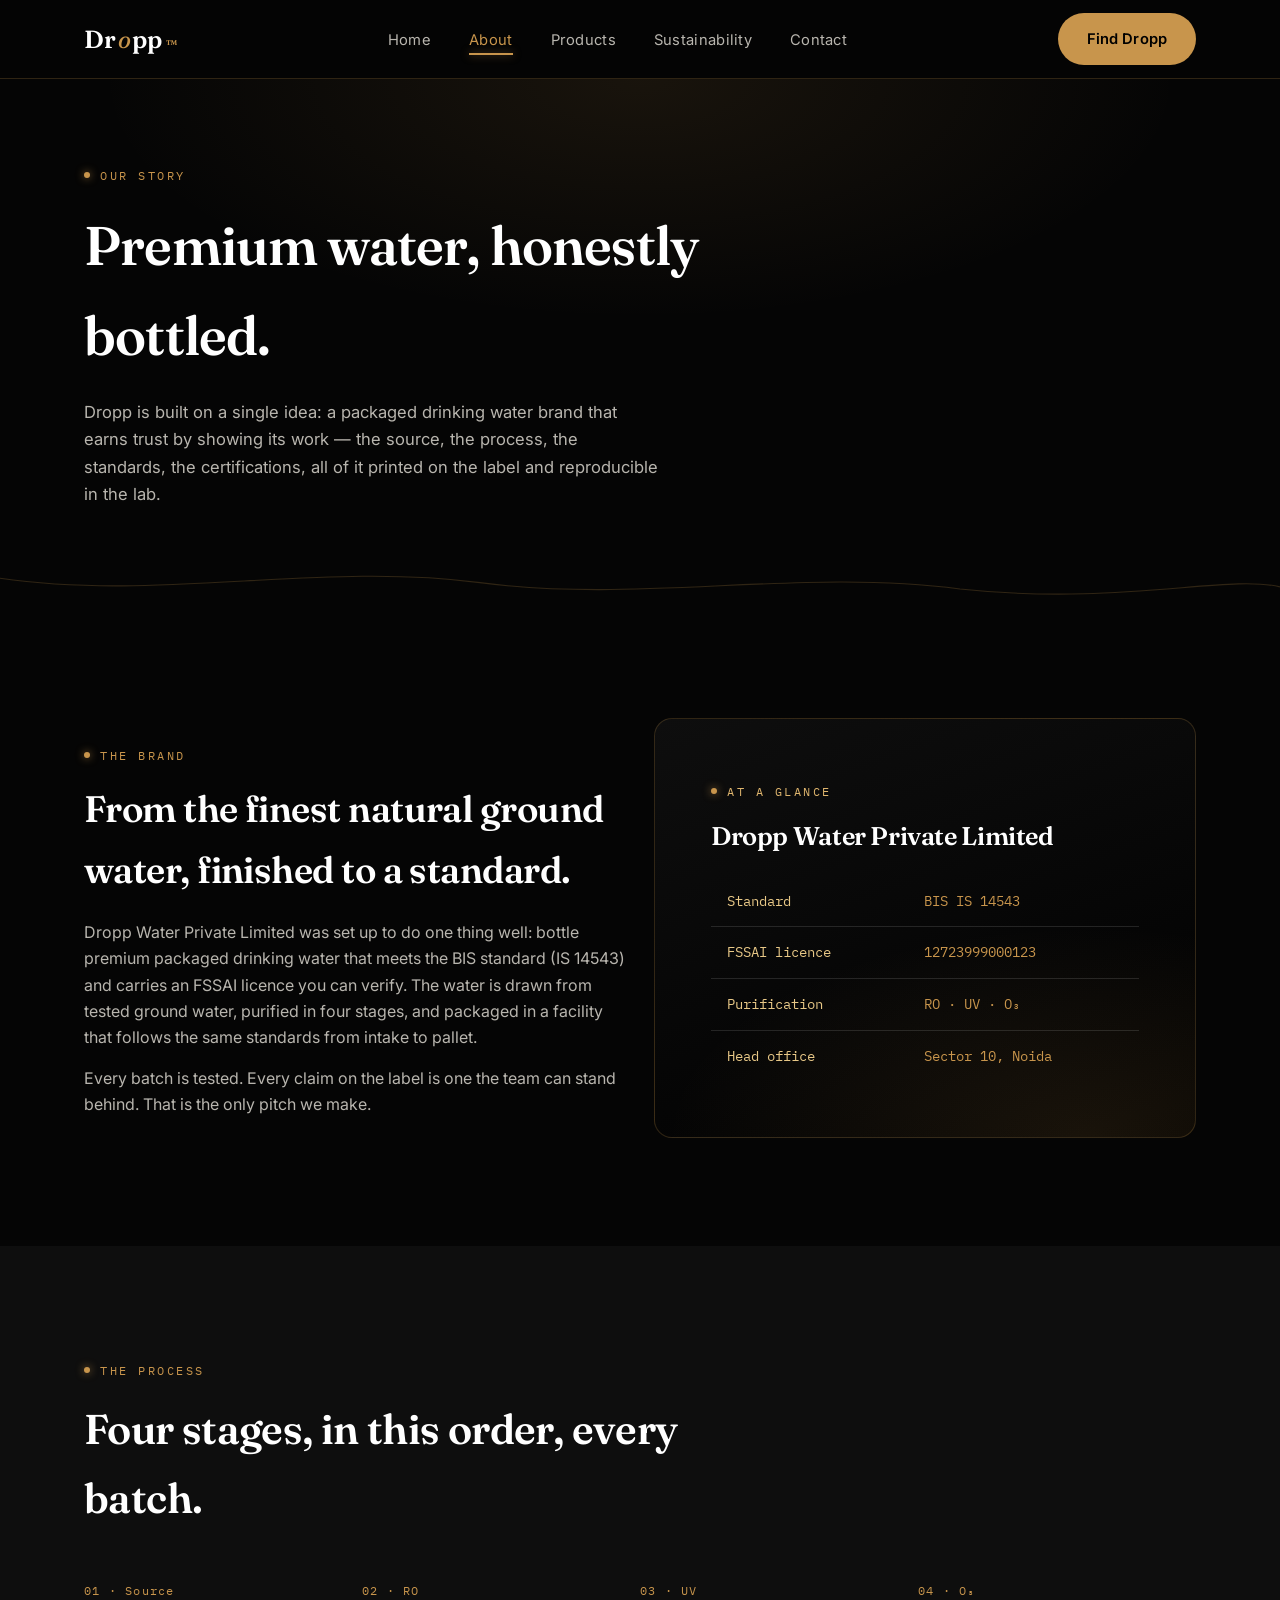
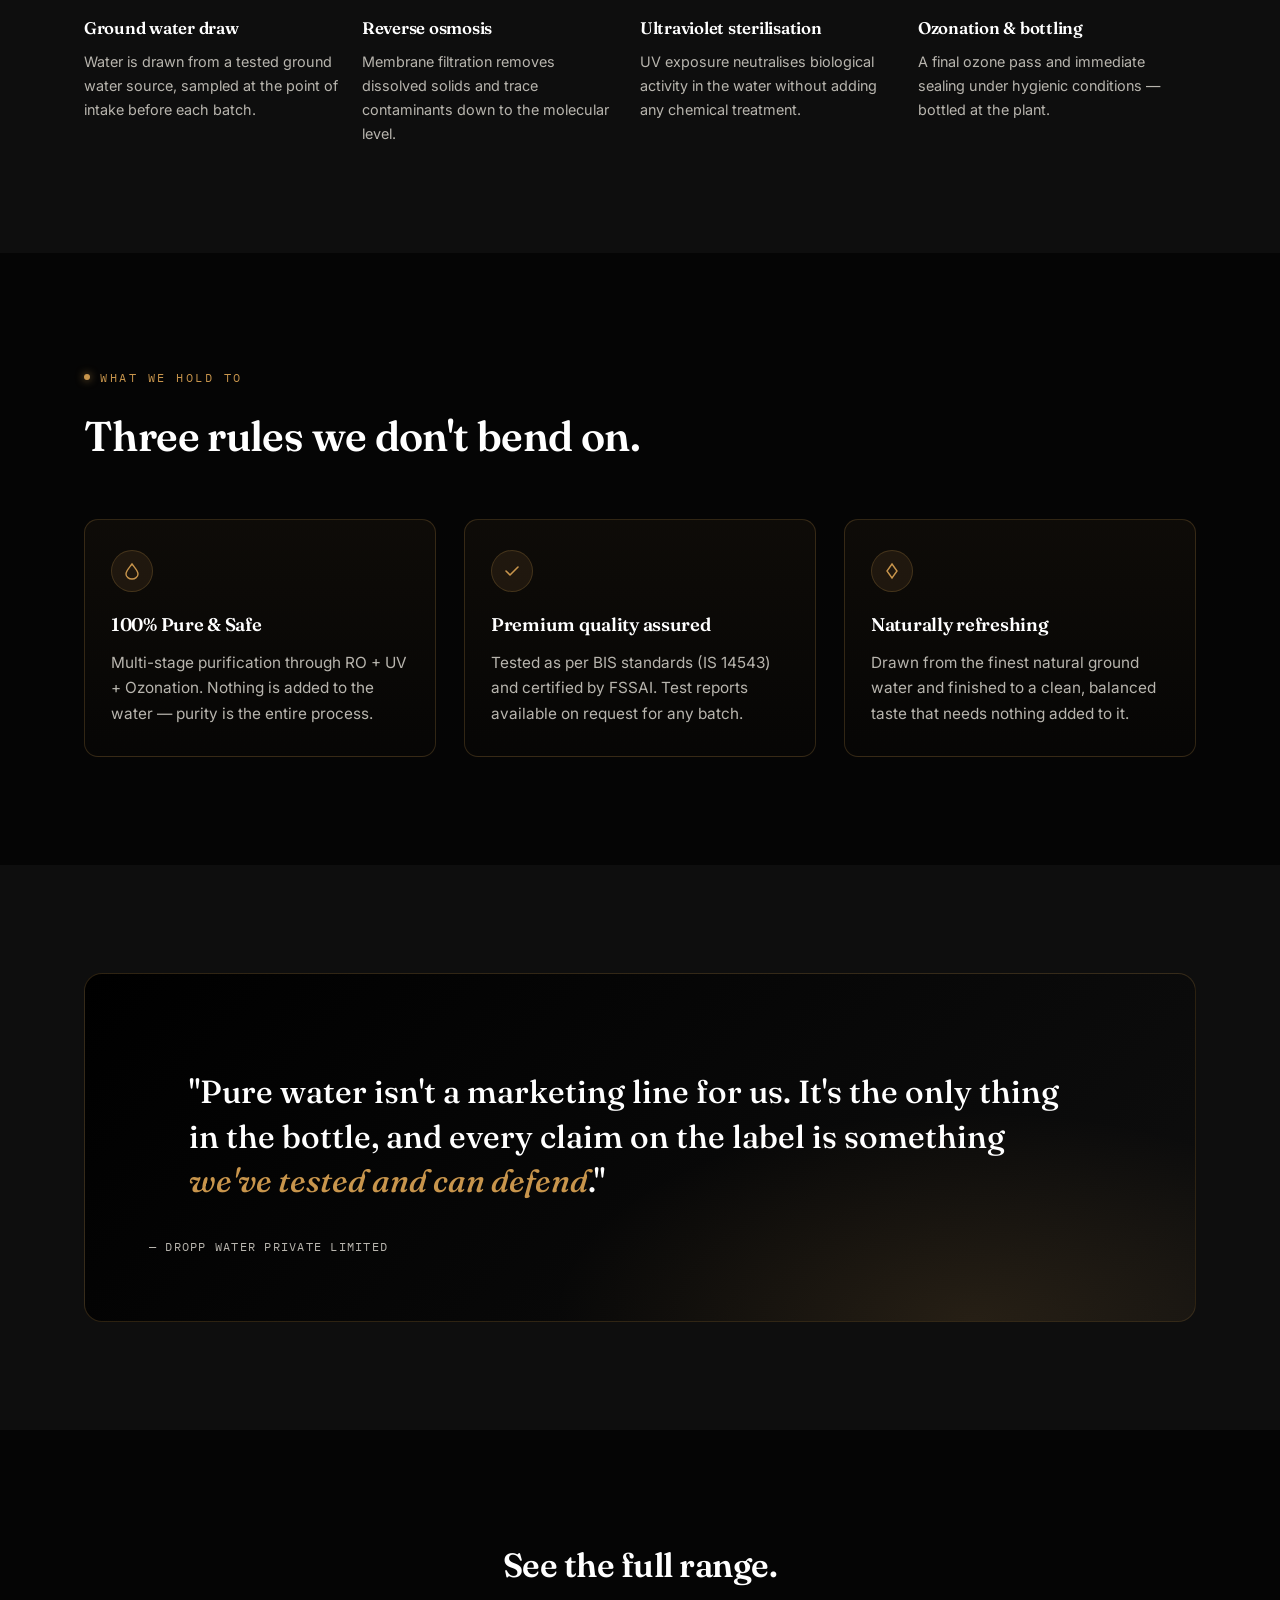
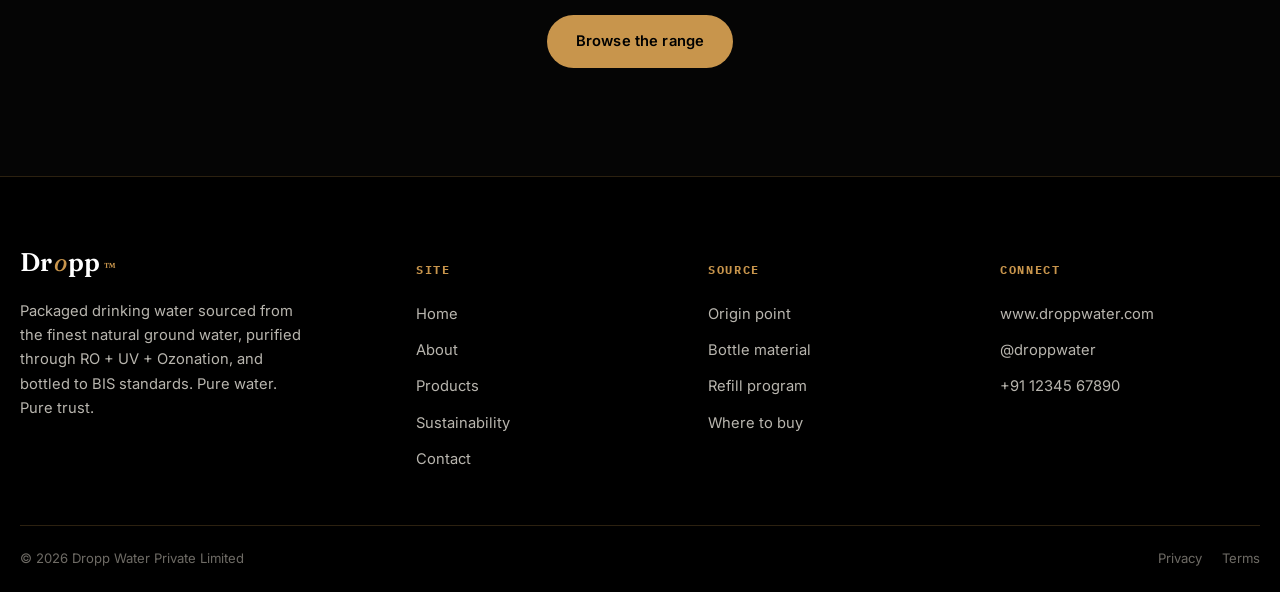
==== about.html @ 93db6e57 "Add files via upload" ====
<!DOCTYPE html>
<html lang="en">
<head>
<meta charset="UTF-8">
<meta name="viewport" content="width=device-width, initial-scale=1.0">
<title>About — Dropp</title>
<meta name="description" content="Dropp Water Private Limited — premium packaged drinking water, BIS tested (IS 14543), FSSAI certified, and purified through RO + UV + Ozonation.">
<link rel="preconnect" href="https://fonts.googleapis.com">
<link href="https://fonts.googleapis.com/css2?family=Fraunces:ital,opsz,wght@0,9..144,380;0,9..144,500;0,9..144,600;1,9..144,400&family=Inter:wght@400;500;600&family=IBM+Plex+Mono:wght@400;500&display=swap" rel="stylesheet">
<link rel="stylesheet" href="styles.css">
</head>
<body>

<header class="site-header">
  <div class="wrap">
    <a href="index.html" class="logo">Dr<em>o</em>pp<sup>™</sup></a>
    <nav class="main-nav" id="main-nav">
      <ul>
        <li><a href="index.html">Home</a></li>
        <li><a href="about.html" class="active">About</a></li>
        <li><a href="products.html">Products</a></li>
        <li><a href="sustainability.html">Sustainability</a></li>
        <li><a href="contact.html">Contact</a></li>
      </ul>
    </nav>
    <div class="header-actions">
      <a href="contact.html" class="btn btn-primary">Find Dropp</a>
      <button class="menu-toggle" aria-label="Toggle menu" aria-expanded="false"><span></span></button>
    </div>
  </div>
</header>

<main>

  <section class="page-head">
    <div class="wrap">
      <span class="eyebrow">Our story</span>
      <h1>Premium water, honestly bottled.</h1>
      <p>Dropp is built on a single idea: a packaged drinking water brand that earns trust by showing its work — the source, the process, the standards, the certifications, all of it printed on the label and reproducible in the lab.</p>
    </div>
  </section>

  <div class="section-divider">
    <svg class="contour" viewBox="0 0 1200 50" preserveAspectRatio="none" aria-hidden="true">
      <path d="M0,20 C150,42 300,4 450,24 C600,44 750,10 900,30 C1050,46 1150,16 1200,28"/>
    </svg>
  </div>

  <!-- ORIGIN STORY -->
  <section class="section">
    <div class="wrap grid-2" style="align-items:center;">
      <div>
        <span class="eyebrow">The brand</span>
        <h2 style="font-size:clamp(1.8rem,3vw,2.3rem); margin-top:14px;">From the finest natural ground water, finished to a standard.</h2>
        <p style="color:var(--ink-soft); margin-top:18px;">Dropp Water Private Limited was set up to do one thing well: bottle premium packaged drinking water that meets the BIS standard (IS 14543) and carries an FSSAI licence you can verify. The water is drawn from tested ground water, purified in four stages, and packaged in a facility that follows the same standards from intake to pallet.</p>
        <p style="color:var(--ink-soft); margin-top:14px;">Every batch is tested. Every claim on the label is one the team can stand behind. That is the only pitch we make.</p>
      </div>
      <div class="elevation">
        <span class="eyebrow" style="color:var(--copper-soft);">At a glance</span>
        <h3 style="margin-top:14px;">Dropp Water Private Limited</h3>
        <table class="spec-table" style="margin-top:18px; color:var(--mist);">
          <tbody>
            <tr><td style="color:var(--mist); border-color:rgba(255,255,255,0.12);">Standard</td><td class="num" style="border-color:rgba(255,255,255,0.12);">BIS IS 14543</td></tr>
            <tr><td style="color:var(--mist); border-color:rgba(255,255,255,0.12);">FSSAI licence</td><td class="num" style="border-color:rgba(255,255,255,0.12);">12723999000123</td></tr>
            <tr><td style="color:var(--mist); border-color:rgba(255,255,255,0.12);">Purification</td><td class="num" style="border-color:rgba(255,255,255,0.12);">RO · UV · O₃</td></tr>
            <tr><td style="color:var(--mist);">Head office</td><td class="num">Sector 10, Noida</td></tr>
          </tbody>
        </table>
      </div>
    </div>
  </section>

  <!-- TIMELINE -->
  <section class="section alt">
    <div class="wrap">
      <div class="section-head">
        <span class="eyebrow">The process</span>
        <h2>Four stages, in this order, every batch.</h2>
      </div>
      <div class="process">
        <div class="process-step">
          <span class="idx">01 · Source</span>
          <h3>Ground water draw</h3>
          <p>Water is drawn from a tested ground water source, sampled at the point of intake before each batch.</p>
        </div>
        <div class="process-step">
          <span class="idx">02 · RO</span>
          <h3>Reverse osmosis</h3>
          <p>Membrane filtration removes dissolved solids and trace contaminants down to the molecular level.</p>
        </div>
        <div class="process-step">
          <span class="idx">03 · UV</span>
          <h3>Ultraviolet sterilisation</h3>
          <p>UV exposure neutralises biological activity in the water without adding any chemical treatment.</p>
        </div>
        <div class="process-step">
          <span class="idx">04 · O₃</span>
          <h3>Ozonation &amp; bottling</h3>
          <p>A final ozone pass and immediate sealing under hygienic conditions — bottled at the plant.</p>
        </div>
      </div>
    </div>
  </section>

  <!-- VALUES -->
  <section class="section">
    <div class="wrap">
      <div class="section-head">
        <span class="eyebrow">What we hold to</span>
        <h2>Three rules we don't bend on.</h2>
      </div>
      <div class="grid-3">
        <article class="pillar">
          <div class="mark"><svg width="18" height="18" viewBox="0 0 18 18" fill="none"><path d="M9 2 C 6,6 3,9 3,12 C 3,15 6,17 9,17 C 12,17 15,15 15,12 C 15,9 12,6 9,2 Z" stroke="#C8954C" stroke-width="1.4" fill="none"/></svg></div>
          <h3>100% Pure &amp; Safe</h3>
          <p>Multi-stage purification through RO + UV + Ozonation. Nothing is added to the water — purity is the entire process.</p>
        </article>
        <article class="pillar">
          <div class="mark"><svg width="18" height="18" viewBox="0 0 18 18" fill="none"><path d="M3 9 L7 13 L15 5" stroke="#C8954C" stroke-width="1.6" fill="none" stroke-linecap="round" stroke-linejoin="round"/></svg></div>
          <h3>Premium quality assured</h3>
          <p>Tested as per BIS standards (IS 14543) and certified by FSSAI. Test reports available on request for any batch.</p>
        </article>
        <article class="pillar">
          <div class="mark"><svg width="18" height="18" viewBox="0 0 18 18" fill="none"><path d="M9 2 L14 9 L9 16 L4 9 Z" stroke="#C8954C" stroke-width="1.4"/></svg></div>
          <h3>Naturally refreshing</h3>
          <p>Drawn from the finest natural ground water and finished to a clean, balanced taste that needs nothing added to it.</p>
        </article>
      </div>
    </div>
  </section>

  <!-- QUOTE -->
  <section class="section alt">
    <div class="wrap">
      <div class="quote-block">
        <blockquote>"Pure water isn't a marketing line for us. It's the only thing in the bottle, and every claim on the label is something <em>we've tested and can defend</em>."</blockquote>
        <cite>— Dropp Water Private Limited</cite>
      </div>
    </div>
  </section>

  <section class="section">
    <div class="wrap" style="text-align:center;">
      <h2 style="font-size:clamp(1.6rem,3vw,2.1rem);">See the full range.</h2>
      <a href="products.html" class="btn btn-primary" style="margin-top:22px;">Browse the range</a>
    </div>
  </section>

</main>

<footer class="site-footer">
  <div class="wrap foot-top">
    <div class="foot-grid">
      <div class="foot-brand">
        <a href="index.html" class="logo">Dr<em>o</em>pp<sup>™</sup></a>
        <p>Packaged drinking water sourced from the finest natural ground water, purified through RO + UV + Ozonation, and bottled to BIS standards. Pure water. Pure trust.</p>
      </div>
      <div class="foot-col">
        <h5>Site</h5>
        <a href="index.html">Home</a>
        <a href="about.html">About</a>
        <a href="products.html">Products</a>
        <a href="sustainability.html">Sustainability</a>
        <a href="contact.html">Contact</a>
      </div>
      <div class="foot-col">
        <h5>Source</h5>
        <a href="about.html">Origin point</a>
        <a href="sustainability.html">Bottle material</a>
        <a href="sustainability.html">Refill program</a>
        <a href="contact.html">Where to buy</a>
      </div>
      <div class="foot-col">
        <h5>Connect</h5>
        <a href="#">www.droppwater.com</a>
        <a href="#">@droppwater</a>
        <a href="contact.html">+91 12345 67890</a>
      </div>
    </div>
  </div>
  <div class="wrap foot-bottom">
    <span>© <span data-year></span> Dropp Water Private Limited</span>
    <div class="legal-links"><a href="#">Privacy</a><a href="#">Terms</a></div>
  </div>
</footer>

<script src="script.js"></script>
</body>
</html>
---- styles.css ----
/* ============================================================
   Dropp — design tokens
   Concept: pure black field with rich gold accents, echoing
   the Dropp bottle — black label, gold serif type, mountain
   illustration in amber. Premium packaged drinking water.
   ============================================================ */

:root{
  /* color — black field with gold accents */
  --bg:         #050505;
  --bg-alt:     #0E0E0E;
  --bg-deep:    #000000;
  --ink:        #FFFFFF;
  --ink-soft:   #B8B5AE;
  --ink-faint:  #6E6B65;
  --primary:    #C8954C;          /* rich gold */
  --primary-deep: #8B6914;        /* deep amber */
  --primary-bright: #E0B66E;      /* light gold */
  --mist:       #E8C887;          /* light gold */
  --mist-pale:  #F5E6C8;          /* cream */
  --copper:     #C8954C;          /* gold accent */
  --copper-soft:#E0B66E;          /* light gold */
  --line:       rgba(200,149,76,0.22);
  --line-soft:  rgba(255,255,255,0.06);
  --white:      #FFFFFF;

  /* type */
  --f-display: "Fraunces", Georgia, serif;
  --f-body: "Inter", -apple-system, sans-serif;
  --f-mono: "IBM Plex Mono", monospace;

  /* layout */
  --max: 1240px;
  --pad: clamp(20px, 5vw, 64px);
  --radius: 4px;
  --glow: 0 0 40px rgba(200,149,76,0.25);
}

*,*::before,*::after{ box-sizing:border-box; }
html{ scroll-behavior:smooth; }
body{
  margin:0;
  background:var(--bg);
  color:var(--ink);
  font-family:var(--f-body);
  font-size:16px;
  line-height:1.65;
  -webkit-font-smoothing:antialiased;
}
img{ max-width:100%; display:block; }
a{ color:inherit; }
ul{ margin:0; padding:0; list-style:none; }
h1,h2,h3,h4{ margin:0; font-family:var(--f-display); font-weight:600; color:var(--ink); letter-spacing:-0.015em; }
p{ margin:0; }
button{ font-family:inherit; }

@media (prefers-reduced-motion: reduce){
  *{ animation-duration:0.001ms !important; animation-iteration-count:1 !important; transition-duration:0.001ms !important; scroll-behavior:auto !important; }
}

:focus-visible{
  outline:2px solid var(--primary);
  outline-offset:3px;
}

.wrap{
  max-width:var(--max);
  margin:0 auto;
  padding-left:var(--pad);
  padding-right:var(--pad);
}

/* ---------- eyebrow / mono utility ---------- */
.eyebrow{
  font-family:var(--f-mono);
  font-size:0.72rem;
  letter-spacing:0.22em;
  text-transform:uppercase;
  color:var(--primary);
  display:inline-flex;
  align-items:center;
  gap:10px;
}
.eyebrow::before{
  content:"";
  width:6px; height:6px;
  border-radius:50%;
  background:var(--primary);
  flex:none;
  box-shadow:0 0 8px rgba(200,149,76,0.8);
}

/* ---------- header ---------- */
.site-header{
  position:sticky;
  top:0;
  z-index:50;
  background:rgba(5,5,5,0.85);
  backdrop-filter:blur(12px);
  border-bottom:1px solid var(--line);
}
.site-header .wrap{
  display:flex;
  align-items:center;
  justify-content:space-between;
  height:78px;
}
.logo{
  font-family:var(--f-display);
  font-size:1.55rem;
  font-weight:600;
  text-decoration:none;
  display:inline-flex;
  align-items:baseline;
  gap:2px;
  color:var(--white);
  letter-spacing:-0.01em;
}
.logo em{
  font-style:italic;
  font-weight:400;
  color:var(--primary);
}
.logo .dot{ color:var(--primary); }
.logo sup{
  font-size:0.45em;
  vertical-align:super;
  color:var(--primary);
  font-weight:500;
  margin-left:2px;
  letter-spacing:0.05em;
}

nav.main-nav ul{
  display:flex;
  gap:clamp(18px,3vw,38px);
}
nav.main-nav a{
  font-size:0.92rem;
  text-decoration:none;
  color:var(--ink-soft);
  position:relative;
  padding:6px 0;
  transition:color .2s ease;
  letter-spacing:0.02em;
}
nav.main-nav a:hover{ color:var(--ink); }
nav.main-nav a.active{ color:var(--primary); }
nav.main-nav a.active::after{
  content:"";
  position:absolute;
  left:0; right:0; bottom:0;
  height:2px;
  background:var(--primary);
  box-shadow:0 0 8px rgba(200,149,76,0.6);
}

.header-actions{ display:flex; align-items:center; gap:16px; }

.menu-toggle{
  display:none;
  background:none;
  border:1px solid var(--line);
  border-radius:50%;
  width:42px; height:42px;
  align-items:center;
  justify-content:center;
  cursor:pointer;
}
.menu-toggle span, .menu-toggle span::before, .menu-toggle span::after{
  content:"";
  display:block;
  width:16px; height:1.5px;
  background:var(--ink);
  position:relative;
  transition:transform .25s ease, opacity .25s ease;
}
.menu-toggle span::before{ position:absolute; top:-5px; }
.menu-toggle span::after{ position:absolute; top:5px; }

/* ---------- buttons ---------- */
.btn{
  display:inline-flex;
  align-items:center;
  gap:10px;
  font-family:var(--f-body);
  font-weight:600;
  font-size:0.92rem;
  text-decoration:none;
  padding:13px 28px;
  border-radius:999px;
  border:1px solid transparent;
  cursor:pointer;
  transition:transform .25s ease, background .25s ease, color .25s ease, border-color .25s ease, box-shadow .25s ease;
  white-space:nowrap;
  letter-spacing:0.01em;
}
.btn:hover{ transform:translateY(-1px); }
.btn-primary{
  background:var(--primary);
  color:var(--bg-deep);
  box-shadow:0 0 0 rgba(200,149,76,0);
}
.btn-primary:hover{
  background:var(--primary-bright);
  box-shadow:0 8px 28px rgba(200,149,76,0.4);
}
.btn-ghost{
  background:transparent;
  color:var(--ink);
  border-color:var(--line);
}
.btn-ghost:hover{
  border-color:var(--primary);
  color:var(--primary);
}
.btn-copper{
  background:var(--copper);
  color:var(--bg-deep);
}
.btn-copper:hover{ background:var(--primary-bright); }
.btn-light{
  background:var(--white);
  color:var(--bg-deep);
}
.btn-light:hover{ background:var(--mist); }
.btn-outline-gold{
  background:transparent;
  color:var(--primary);
  border-color:var(--primary);
}
.btn-outline-gold:hover{
  background:var(--primary);
  color:var(--bg-deep);
}

/* ---------- contour divider ---------- */
.contour{
  width:100%;
  display:block;
  color:var(--line);
}
.contour path{
  fill:none;
  stroke:currentColor;
  stroke-width:1;
}
.contour.on-dark{ color:rgba(200,149,76,0.25); }
.contour .pin{ fill:var(--primary); }

.section-divider{ position:relative; line-height:0; }

.draw-path{
  stroke-dasharray:1400;
  stroke-dashoffset:1400;
  animation:draw 2.4s ease forwards;
}
@keyframes draw{ to{ stroke-dashoffset:0; } }

/* ---------- HERO SLIDER ---------- */
.hero-slider{
  position:relative;
  overflow:hidden;
  background:var(--bg);
  min-height:clamp(540px, 78vh, 760px);
}
.hero-slider .slide{
  position:absolute;
  inset:0;
  display:flex;
  align-items:center;
  opacity:0;
  transition:opacity .9s ease;
  pointer-events:none;
}
.hero-slider .slide.active{
  opacity:1;
  pointer-events:auto;
  z-index:1;
}
.hero-slider .slide-bg{
  position:absolute;
  inset:0;
  z-index:0;
}
.hero-slider .slide-bg img{
  width:100%;
  height:100%;
  object-fit:cover;
  object-position:center;
}
.hero-slider .slide-bg::after{
  content:"";
  position:absolute;
  inset:0;
  background:
    linear-gradient(90deg, rgba(0,0,0,0.85) 0%, rgba(0,0,0,0.55) 40%, rgba(0,0,0,0.2) 70%, rgba(0,0,0,0.45) 100%),
    linear-gradient(180deg, rgba(0,0,0,0.4) 0%, transparent 30%, transparent 70%, rgba(0,0,0,0.6) 100%);
}
.hero-slider .slide-bg.gradient{
  background:
    radial-gradient(900px 500px at 70% 50%, rgba(200,149,76,0.18), transparent 60%),
    radial-gradient(700px 400px at 20% 80%, rgba(200,149,76,0.10), transparent 60%),
    linear-gradient(160deg, var(--bg-alt), var(--bg-deep));
}
.hero-slider .slide-bg.gradient::after{
  background:radial-gradient(circle at 30% 50%, rgba(0,0,0,0) 0%, rgba(0,0,0,0.4) 100%);
}
.hero-slider .slide-inner{
  position:relative;
  z-index:1;
  width:100%;
  display:grid;
  grid-template-columns:1fr 1fr;
  gap:clamp(24px,5vw,64px);
  align-items:center;
  padding-top:clamp(56px,8vw,96px);
  padding-bottom:clamp(56px,8vw,96px);
}
.hero-slider .slide-content{max-width:560px;}
.hero-slider .eyebrow{ margin-bottom:18px; }
.hero-slider h1{
  font-size:clamp(2.6rem,5.4vw,4.6rem);
  line-height:1.04;
  color:var(--white);
  font-weight:600;
}
.hero-slider h1 em{
  font-style:italic;
  font-weight:400;
  color:var(--primary);
}
.hero-slider .lede{
  font-size:1.1rem;
  color:var(--ink-soft);
  max-width:48ch;
  margin-top:22px;
}
.hero-slider .hero-actions{
  display:flex;
  gap:14px;
  margin-top:34px;
  flex-wrap:wrap;
}
.hero-slider .slide-art{
  position:relative;
  display:flex;
  align-items:center;
  justify-content:center;
  min-height:380px;
}
.hero-slider .slide-art img{
  max-height:560px;
  width:auto;
  filter:drop-shadow(0 30px 60px rgba(0,0,0,0.6));
}
.hero-slider .slide-art .gold-emblem{
  position:absolute;
  bottom:0; right:0;
  font-family:var(--f-mono);
  font-size:0.7rem;
  color:var(--primary);
  letter-spacing:0.12em;
  text-transform:uppercase;
  background:rgba(0,0,0,0.6);
  border:1px solid var(--line);
  padding:10px 14px;
  border-radius:8px;
  backdrop-filter:blur(6px);
}
.hero-slider .slide-art .gold-emblem strong{
  display:block;
  color:var(--white);
  font-size:0.84rem;
  font-family:var(--f-body);
  font-weight:600;
  margin-bottom:2px;
}

/* slider controls */
.slider-arrow{
  position:absolute;
  top:50%;
  transform:translateY(-50%);
  z-index:3;
  width:48px; height:48px;
  border-radius:50%;
  border:1px solid var(--line);
  background:rgba(0,0,0,0.5);
  color:var(--primary);
  font-size:1.2rem;
  cursor:pointer;
  display:flex;
  align-items:center;
  justify-content:center;
  backdrop-filter:blur(8px);
  transition:background .2s ease, border-color .2s ease, color .2s ease;
}
.slider-arrow:hover{
  background:rgba(0,0,0,0.85);
  border-color:var(--primary);
}
.slider-arrow.prev{ left:24px; }
.slider-arrow.next{ right:24px; }

.slider-dots{
  position:absolute;
  bottom:28px;
  left:50%;
  transform:translateX(-50%);
  z-index:3;
  display:flex;
  gap:10px;
}
.slider-dots button{
  width:32px; height:3px;
  border:none;
  background:rgba(255,255,255,0.25);
  cursor:pointer;
  border-radius:2px;
  transition:background .25s ease, width .25s ease;
}
.slider-dots button.active{
  background:var(--primary);
  width:48px;
  box-shadow:0 0 8px rgba(200,149,76,0.5);
}

/* ---------- stat strip ---------- */
.stat-strip{
  border-top:1px solid var(--line);
  border-bottom:1px solid var(--line);
  background:var(--bg-alt);
}
.stat-strip .wrap{
  display:grid;
  grid-template-columns:repeat(4,1fr);
  gap:24px;
  padding-top:34px;
  padding-bottom:34px;
}
.stat{ border-left:1px solid var(--line); padding-left:18px; }
.stat:first-child{ border-left:none; padding-left:0; }
.stat .num{
  font-family:var(--f-mono);
  font-size:1.6rem;
  color:var(--primary);
  text-shadow:0 0 18px rgba(200,149,76,0.3);
}
.stat .lbl{ font-size:0.82rem; color:var(--ink-soft); margin-top:4px; }

/* ---------- generic section ---------- */
.section{ padding:clamp(56px,9vw,108px) 0; }
.section.alt{ background:var(--bg-alt); }
.section-head{ max-width:640px; margin-bottom:48px; }
.section-head h2{ font-size:clamp(1.9rem,3.4vw,2.6rem); margin-top:14px; }
.section-head p{ color:var(--ink-soft); margin-top:16px; font-size:1.02rem; }

/* ---------- pillars / feature grid ---------- */
.grid-3{ display:grid; grid-template-columns:repeat(3,1fr); gap:28px; }
.grid-2{ display:grid; grid-template-columns:repeat(2,1fr); gap:28px; }
.pillar{
  background:linear-gradient(180deg, rgba(200,149,76,0.05), rgba(200,149,76,0.01));
  border:1px solid var(--line);
  border-radius:14px;
  padding:30px 26px;
  transition:border-color .25s ease, transform .25s ease, box-shadow .25s ease;
}
.pillar:hover{
  border-color:rgba(200,149,76,0.5);
  transform:translateY(-2px);
  box-shadow:0 12px 32px rgba(0,0,0,0.4);
}
.pillar .mark{
  width:42px; height:42px;
  border-radius:50%;
  background:rgba(200,149,76,0.10);
  border:1px solid var(--line);
  display:flex; align-items:center; justify-content:center;
  margin-bottom:18px;
}
.pillar h3{ font-size:1.15rem; color:var(--white); }
.pillar p{ color:var(--ink-soft); margin-top:10px; font-size:0.96rem; }

/* ---------- quote ---------- */
.quote-block{
  background:linear-gradient(135deg, var(--bg-deep), var(--bg-alt));
  color:var(--white);
  border:1px solid var(--line);
  border-radius:18px;
  padding:clamp(36px,6vw,64px);
  position:relative;
  overflow:hidden;
}
.quote-block::before{
  content:"";
  position:absolute;
  inset:0;
  background:radial-gradient(700px 350px at 80% 100%, rgba(200,149,76,0.14), transparent 60%);
  pointer-events:none;
}
.quote-block blockquote{
  position:relative;
  font-family:var(--f-display);
  font-size:clamp(1.4rem,2.6vw,2rem);
  font-weight:500;
  line-height:1.4;
  max-width:60ch;
}
.quote-block blockquote em{ font-style:italic; color:var(--primary); }
.quote-block cite{
  position:relative;
  display:block;
  margin-top:24px;
  font-style:normal;
  font-family:var(--f-mono);
  font-size:0.78rem;
  letter-spacing:0.1em;
  text-transform:uppercase;
  color:var(--ink-soft);
}

/* ---------- product cards ---------- */
.product-card{
  background:linear-gradient(180deg, rgba(200,149,76,0.06), rgba(200,149,76,0.02));
  border:1px solid var(--line);
  border-radius:16px;
  overflow:hidden;
  display:flex;
  flex-direction:column;
  transition:border-color .25s ease, transform .25s ease, box-shadow .25s ease;
}
.product-card:hover{
  border-color:rgba(200,149,76,0.5);
  transform:translateY(-3px);
  box-shadow:0 16px 40px rgba(0,0,0,0.5);
}
.product-card .shot{
  aspect-ratio:1/1;
  background:
    radial-gradient(circle at 50% 40%, rgba(200,149,76,0.14), transparent 65%),
    linear-gradient(160deg, var(--bg-alt), var(--bg-deep));
  position:relative;
}
.product-card .shot svg{ position:absolute; inset:0; width:100%; height:100%; }
.product-card .body{ padding:22px 22px 26px; flex:1; display:flex; flex-direction:column; }
.product-card h3{ font-size:1.2rem; color:var(--white); }
.product-card .desc{ color:var(--ink-soft); font-size:0.92rem; margin-top:8px; }
.product-card .meta{ display:flex; gap:10px; margin-top:16px; flex-wrap:wrap; }
.tag{
  font-family:var(--f-mono);
  font-size:0.68rem;
  letter-spacing:0.06em;
  text-transform:uppercase;
  border:1px solid var(--line);
  border-radius:999px;
  padding:5px 10px;
  color:var(--ink-soft);
  background:rgba(200,149,76,0.04);
}
.product-card .price-row{
  margin-top:auto;
  padding-top:18px;
  display:flex;
  align-items:center;
  justify-content:space-between;
  border-top:1px solid var(--line-soft);
}
.product-card .price{
  font-family:var(--f-mono);
  font-size:1.1rem;
  color:var(--primary);
}

/* ---------- spec table ---------- */
.spec-table{
  width:100%;
  border-collapse:collapse;
  font-family:var(--f-mono);
  font-size:0.86rem;
}
.spec-table th, .spec-table td{
  text-align:left;
  padding:14px 16px;
  border-bottom:1px solid var(--line-soft);
}
.spec-table th{
  color:var(--ink-faint);
  font-weight:500;
  text-transform:uppercase;
  font-size:0.72rem;
  letter-spacing:0.1em;
}
.spec-table tr:last-child td{ border-bottom:none; }
.spec-table td.num{ color:var(--primary); }

/* ---------- timeline / process ---------- */
.process{ display:grid; grid-template-columns:repeat(4,1fr); gap:0; position:relative; }
.process-step{ position:relative; padding:0 18px 0 0; }
.process-step .idx{
  font-family:var(--f-mono);
  font-size:0.78rem;
  color:var(--primary);
  display:block;
  margin-bottom:14px;
  letter-spacing:0.1em;
}
.process-step h3{ font-size:1.05rem; color:var(--white); }
.process-step p{ color:var(--ink-soft); font-size:0.9rem; margin-top:8px; }
.process-step::before{
  content:"";
  position:absolute;
  top:30px; right:0;
  width:1px; height:calc(100% - 30px);
  background:var(--line);
  display:none;
}

/* ---------- elevation / contour map block ---------- */
.elevation{
  background:
    radial-gradient(700px 350px at 80% 100%, rgba(200,149,76,0.12), transparent 60%),
    linear-gradient(160deg, var(--bg-alt), var(--bg-deep));
  color:var(--mist);
  border:1px solid var(--line);
  border-radius:18px;
  padding:clamp(34px,5vw,56px);
  position:relative;
  overflow:hidden;
}
.elevation h3{ color:var(--white); font-size:1.6rem; }
.elevation .reading{ font-family:var(--f-mono); color:var(--copper-soft); }

/* ---------- forms ---------- */
.field{ display:flex; flex-direction:column; gap:8px; margin-bottom:20px; }
.field label{
  font-size:0.84rem;
  color:var(--ink-soft);
  font-family:var(--f-mono);
  letter-spacing:0.04em;
}
.field input, .field select, .field textarea{
  font-family:var(--f-body);
  font-size:0.98rem;
  padding:13px 14px;
  border:1px solid var(--line);
  border-radius:8px;
  background:rgba(0,0,0,0.6);
  color:var(--ink);
  transition:border-color .2s ease, background .2s ease;
}
.field input::placeholder, .field textarea::placeholder{ color:var(--ink-faint); }
.field input:focus, .field select:focus, .field textarea:focus{
  border-color:var(--primary);
  background:rgba(0,0,0,0.9);
  outline:none;
}
.field select option{ background:var(--bg-deep); color:var(--ink); }
.field textarea{ resize:vertical; min-height:120px; }
.form-row{ display:grid; grid-template-columns:1fr 1fr; gap:18px; }

/* ---------- accordion (FAQ) ---------- */
.accordion-item{ border-bottom:1px solid var(--line-soft); }
.accordion-item summary{
  list-style:none;
  cursor:pointer;
  padding:22px 0;
  display:flex;
  align-items:center;
  justify-content:space-between;
  font-family:var(--f-display);
  font-size:1.08rem;
  color:var(--ink);
}
.accordion-item summary::-webkit-details-marker{ display:none; }
.accordion-item summary .plus{
  font-family:var(--f-mono);
  color:var(--primary);
  font-size:1.2rem;
  transition:transform .25s ease;
  flex:none;
  margin-left:18px;
}
.accordion-item[open] summary .plus{ transform:rotate(45deg); }
.accordion-item .panel{ padding-bottom:22px; color:var(--ink-soft); max-width:62ch; }

/* ---------- map / locations ---------- */
.locations-list .loc-item{
  display:flex; justify-content:space-between; align-items:flex-start;
  padding:20px 0; border-bottom:1px solid var(--line-soft); gap:18px;
}
.loc-item h4{ font-family:var(--f-body); font-weight:600; font-size:1rem; color:var(--white); }
.loc-item p{ color:var(--ink-soft); font-size:0.9rem; margin-top:4px; }
.loc-item .dist{
  font-family:var(--f-mono);
  font-size:0.82rem;
  color:var(--primary);
  white-space:nowrap;
}

/* ---------- footer ---------- */
.site-footer{
  background:var(--bg-deep);
  color:var(--ink-soft);
  padding-top:0;
  border-top:1px solid var(--line);
}
.site-footer .foot-top{ padding:64px 0 48px; }
.foot-grid{ display:grid; grid-template-columns:1.4fr 1fr 1fr 1fr; gap:32px; }
.foot-brand .logo{ color:var(--white); font-size:1.6rem; }
.foot-brand .logo em{ color:var(--primary); }
.foot-brand p{ color:var(--ink-soft); font-size:0.92rem; margin-top:16px; max-width:32ch; }
.foot-col h5{
  font-family:var(--f-mono);
  font-size:0.74rem;
  letter-spacing:0.14em;
  text-transform:uppercase;
  color:var(--primary);
  margin-bottom:16px;
}
.foot-col a{
  display:block;
  color:var(--ink-soft);
  text-decoration:none;
  font-size:0.92rem;
  padding:6px 0;
  transition:color .2s;
}
.foot-col a:hover{ color:var(--primary); }
.foot-bottom{
  border-top:1px solid var(--line);
  padding:22px 0;
  display:flex; justify-content:space-between; align-items:center;
  font-size:0.82rem; color:var(--ink-faint);
}
.foot-bottom .legal-links{ display:flex; gap:20px; }
.foot-bottom a{ color:inherit; text-decoration:none; }
.foot-bottom a:hover{ color:var(--primary); }

/* ---------- page header (sub pages) ---------- */
.page-head{
  padding-top:clamp(48px,7vw,80px);
  padding-bottom:48px;
  background:
    radial-gradient(900px 400px at 50% 0%, rgba(200,149,76,0.10), transparent 60%);
}
.page-head h1{ font-size:clamp(2.2rem,4.4vw,3.4rem); margin-top:16px; max-width:18ch; }
.page-head p{ color:var(--ink-soft); max-width:58ch; margin-top:18px; font-size:1.04rem; }

/* ---------- product showcase (sizes row) ---------- */
.size-rail{
  display:grid;
  grid-template-columns:repeat(5,1fr);
  gap:14px;
  margin-top:36px;
}
.size-pill{
  border:1px solid var(--line);
  border-radius:999px;
  padding:14px 18px;
  text-align:center;
  font-family:var(--f-mono);
  font-size:0.92rem;
  color:var(--ink-soft);
  background:rgba(200,149,76,0.04);
  transition:border-color .2s ease, color .2s ease, background .2s ease;
}
.size-pill:hover, .size-pill.active{
  border-color:var(--primary);
  color:var(--primary);
  background:rgba(200,149,76,0.10);
}

/* ---------- responsive ---------- */
@media (max-width: 980px){
  .hero-slider .slide-inner{ grid-template-columns:1fr; }
  .hero-slider .slide-art{ order:-1; min-height:auto; }
  .hero-slider .slide-art img{ max-height:380px; }
  .grid-3{ grid-template-columns:1fr 1fr; }
  .stat-strip .wrap{ grid-template-columns:1fr 1fr; row-gap:24px; }
  .foot-grid{ grid-template-columns:1fr 1fr; }
  .process{ grid-template-columns:1fr 1fr; row-gap:32px; }
  .size-rail{ grid-template-columns:repeat(3,1fr); }
}
@media (max-width: 720px){
  nav.main-nav{
    position:fixed; inset:78px 0 0 0;
    background:var(--bg);
    transform:translateY(-110%);
    transition:transform .3s ease;
    padding:24px var(--pad);
    border-top:1px solid var(--line);
  }
  nav.main-nav.open{ transform:translateY(0); }
  nav.main-nav ul{ flex-direction:column; gap:4px; }
  nav.main-nav a{
    display:block;
    padding:14px 0;
    font-size:1.1rem;
    border-bottom:1px solid var(--line-soft);
  }
  .menu-toggle{ display:flex; }
  .header-actions .btn{ display:none; }
  .grid-3{ grid-template-columns:1fr; }
  .grid-2{ grid-template-columns:1fr; }
  .form-row{ grid-template-columns:1fr; }
  .foot-grid{ grid-template-columns:1fr; gap:36px; }
  .foot-bottom{ flex-direction:column; gap:12px; align-items:flex-start; }
  .process{ grid-template-columns:1fr; }
  .slider-arrow.prev{ left:8px; }
  .slider-arrow.next{ right:8px; }
  .size-rail{ grid-template-columns:repeat(2,1fr); }
}
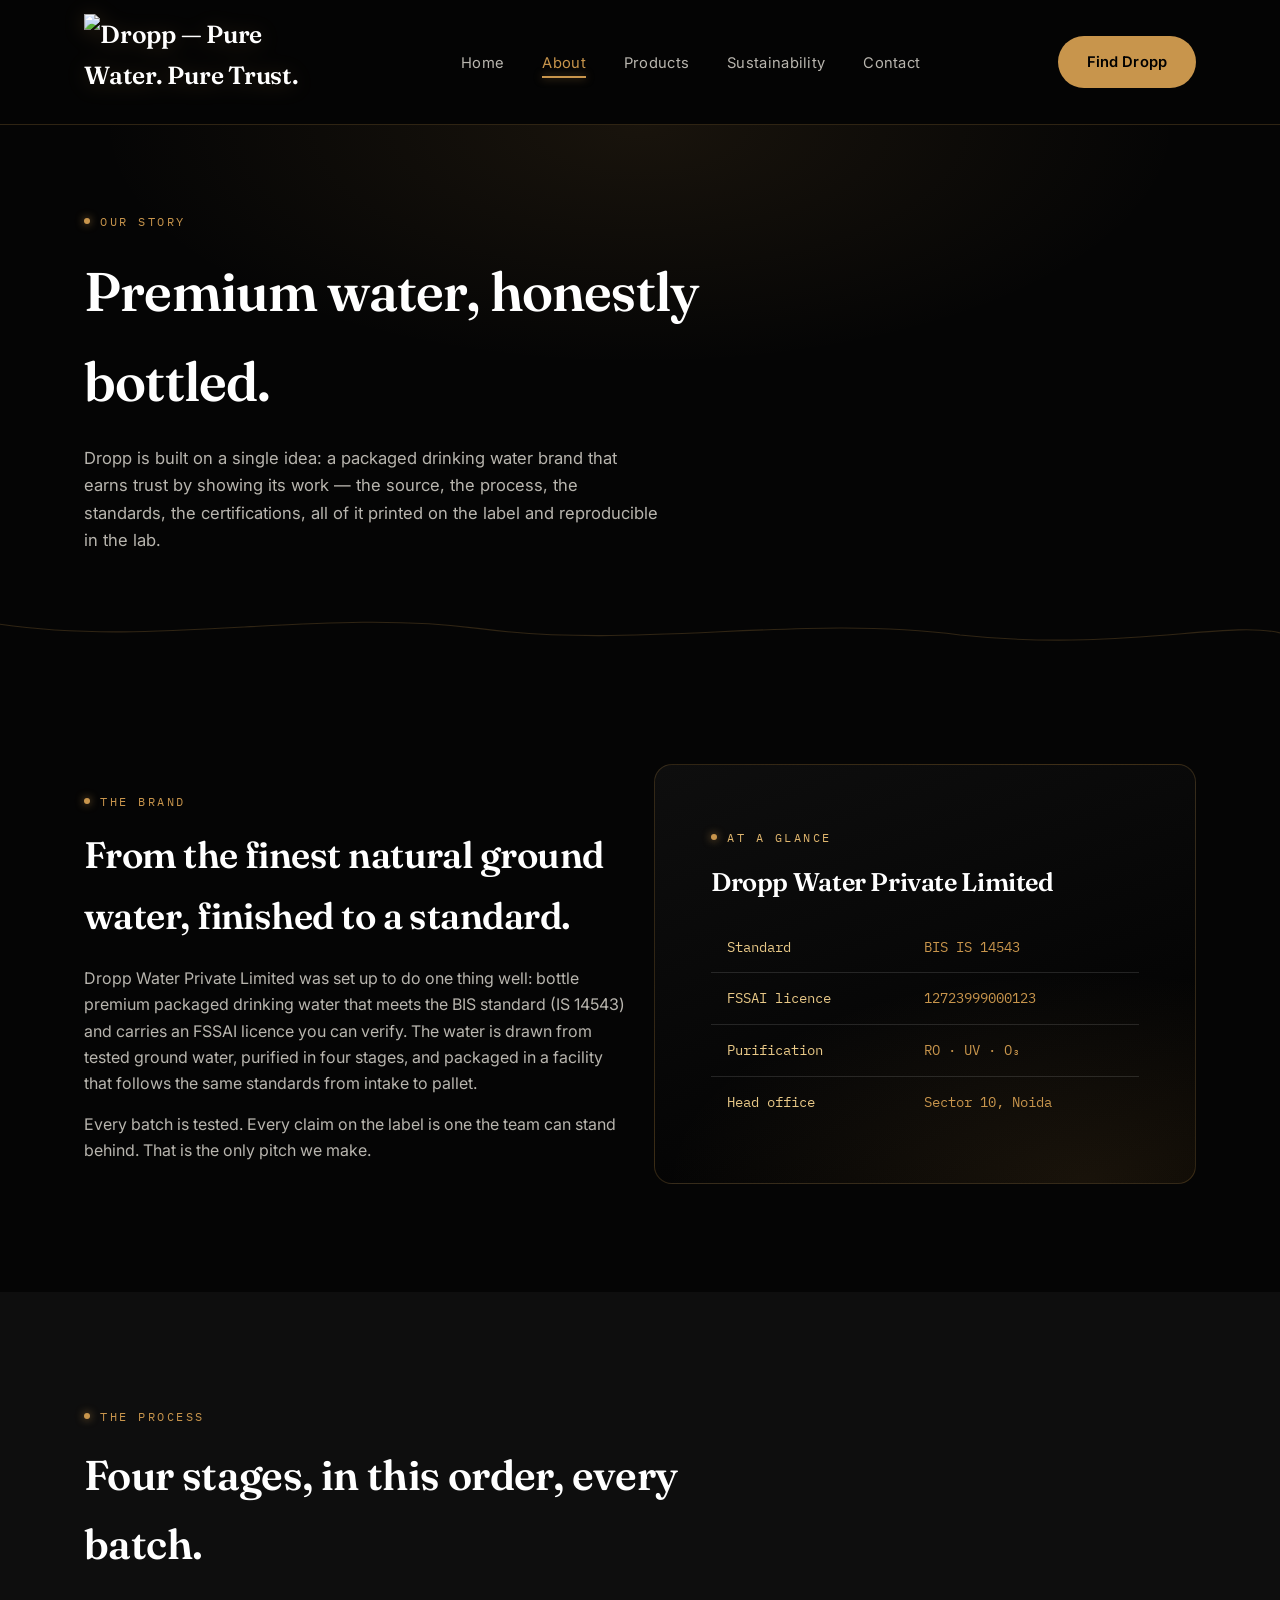
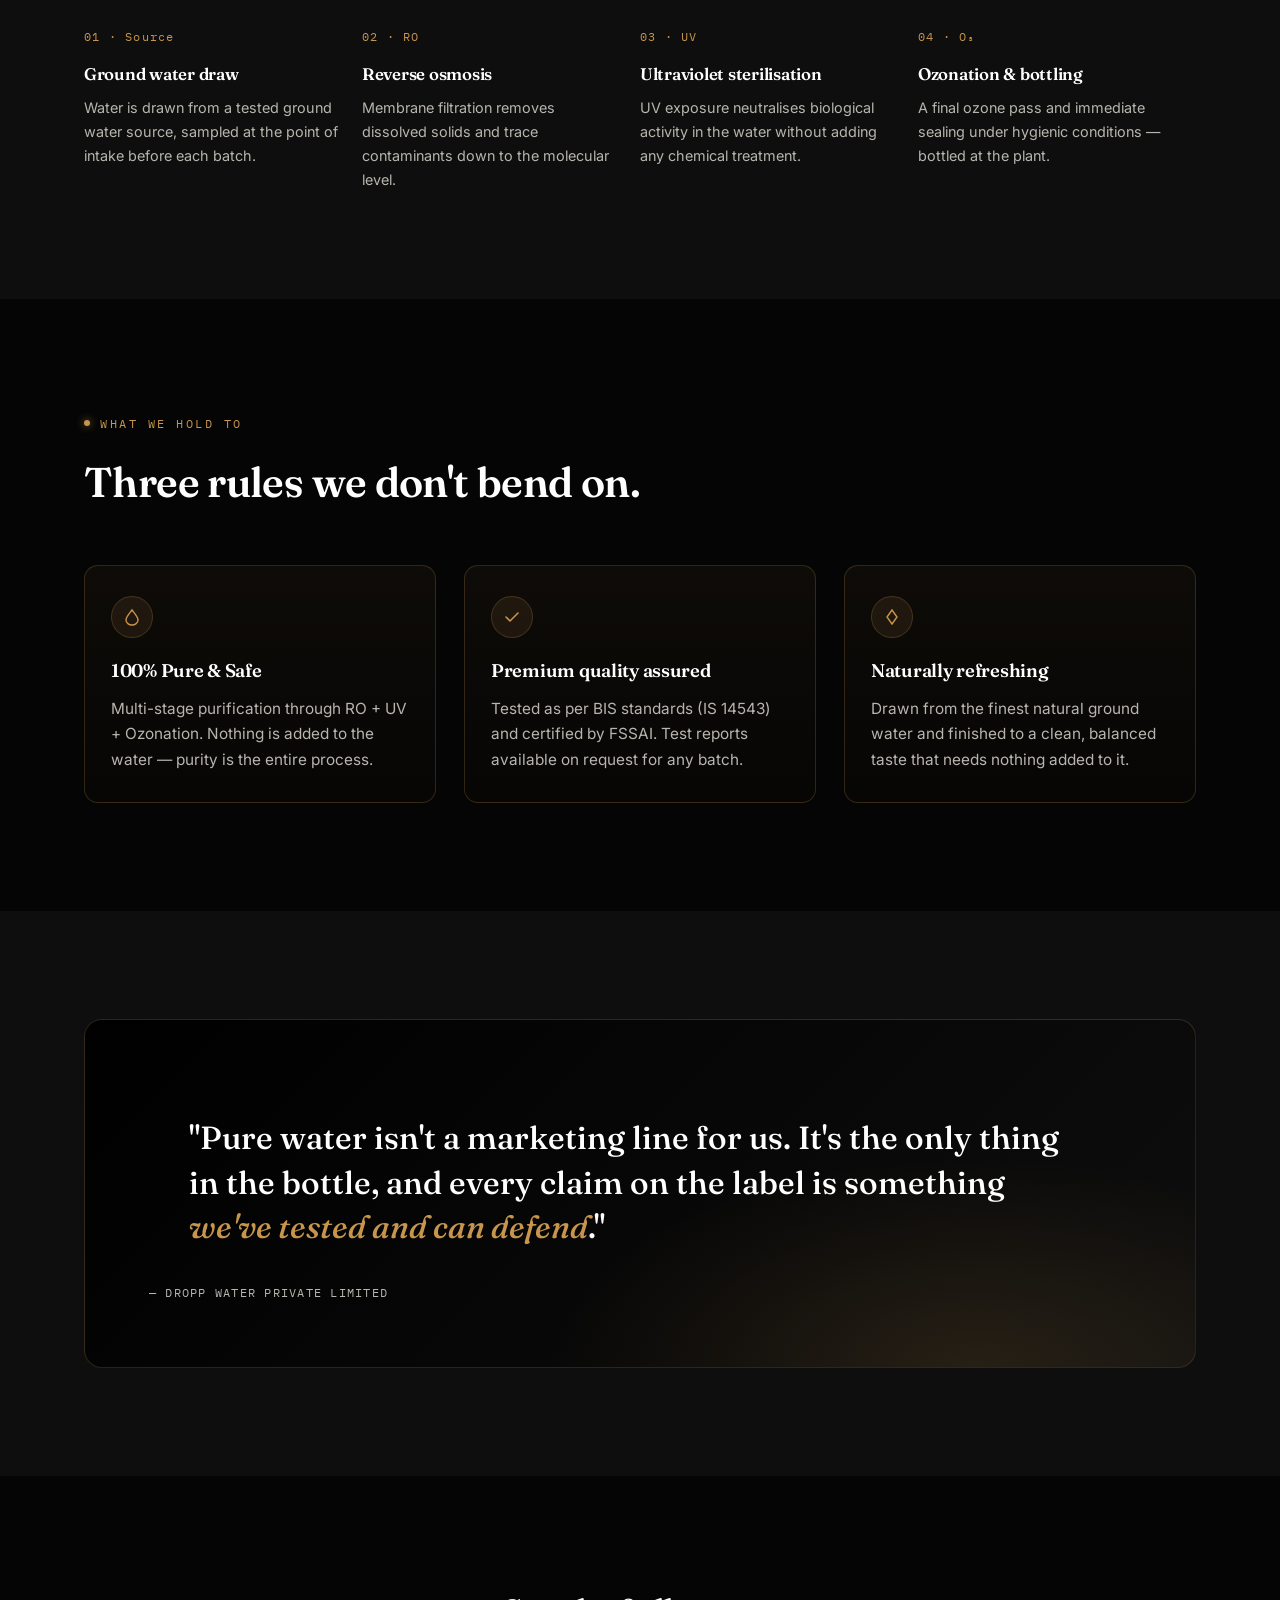
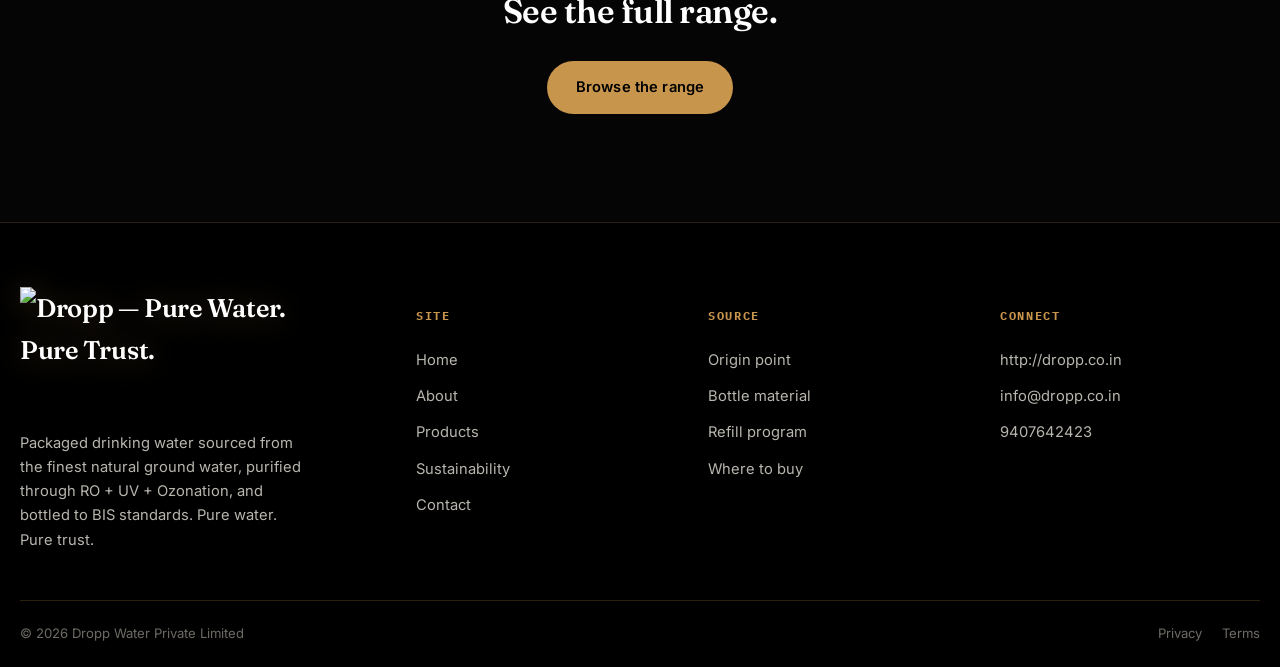
==== commit 54beb683: "Add files via upload" ====
--- a/about.html
+++ b/about.html
@@ -13,7 +13,7 @@
 
 <header class="site-header">
   <div class="wrap">
-    <a href="index.html" class="logo">Dr<em>o</em>pp<sup>™</sup></a>
+    <a href="index.html" class="logo"><img src="image/logo.png" alt="Dropp — Pure Water. Pure Trust."></a>
     <nav class="main-nav" id="main-nav">
       <ul>
         <li><a href="index.html">Home</a></li>
@@ -152,7 +152,7 @@
   <div class="wrap foot-top">
     <div class="foot-grid">
       <div class="foot-brand">
-        <a href="index.html" class="logo">Dr<em>o</em>pp<sup>™</sup></a>
+    <a href="index.html" class="logo"><img src="image/logo.png" alt="Dropp — Pure Water. Pure Trust."></a>
         <p>Packaged drinking water sourced from the finest natural ground water, purified through RO + UV + Ozonation, and bottled to BIS standards. Pure water. Pure trust.</p>
       </div>
       <div class="foot-col">
@@ -172,9 +172,9 @@
       </div>
       <div class="foot-col">
         <h5>Connect</h5>
-        <a href="#">www.droppwater.com</a>
-        <a href="#">@droppwater</a>
-        <a href="contact.html">+91 12345 67890</a>
+        <a href="http://dropp.co.in" target="_blank" rel="noopener">http://dropp.co.in</a>
+        <a href="mailto:info@dropp.co.in">info@dropp.co.in</a>
+        <a href="contact.html">9407642423</a>
       </div>
     </div>
   </div>
--- a/styles.css
+++ b/styles.css
@@ -103,7 +103,7 @@
   display:flex;
   align-items:center;
   justify-content:space-between;
-  height:78px;
+  height:124px;
 }
 .logo{
   font-family:var(--f-display);
@@ -111,10 +111,22 @@
   font-weight:600;
   text-decoration:none;
   display:inline-flex;
-  align-items:baseline;
+  align-items:center;
   gap:2px;
   color:var(--white);
   letter-spacing:-0.01em;
+}
+.logo img{
+  display:block;
+  height:96px;
+  width:auto;
+  max-width:240px;
+  filter:drop-shadow(0 2px 10px rgba(200,149,76,0.22));
+}
+.foot-brand .logo img{
+  height:128px;
+  max-width:320px;
+  filter:drop-shadow(0 2px 14px rgba(200,149,76,0.28));
 }
 .logo em{
   font-style:italic;
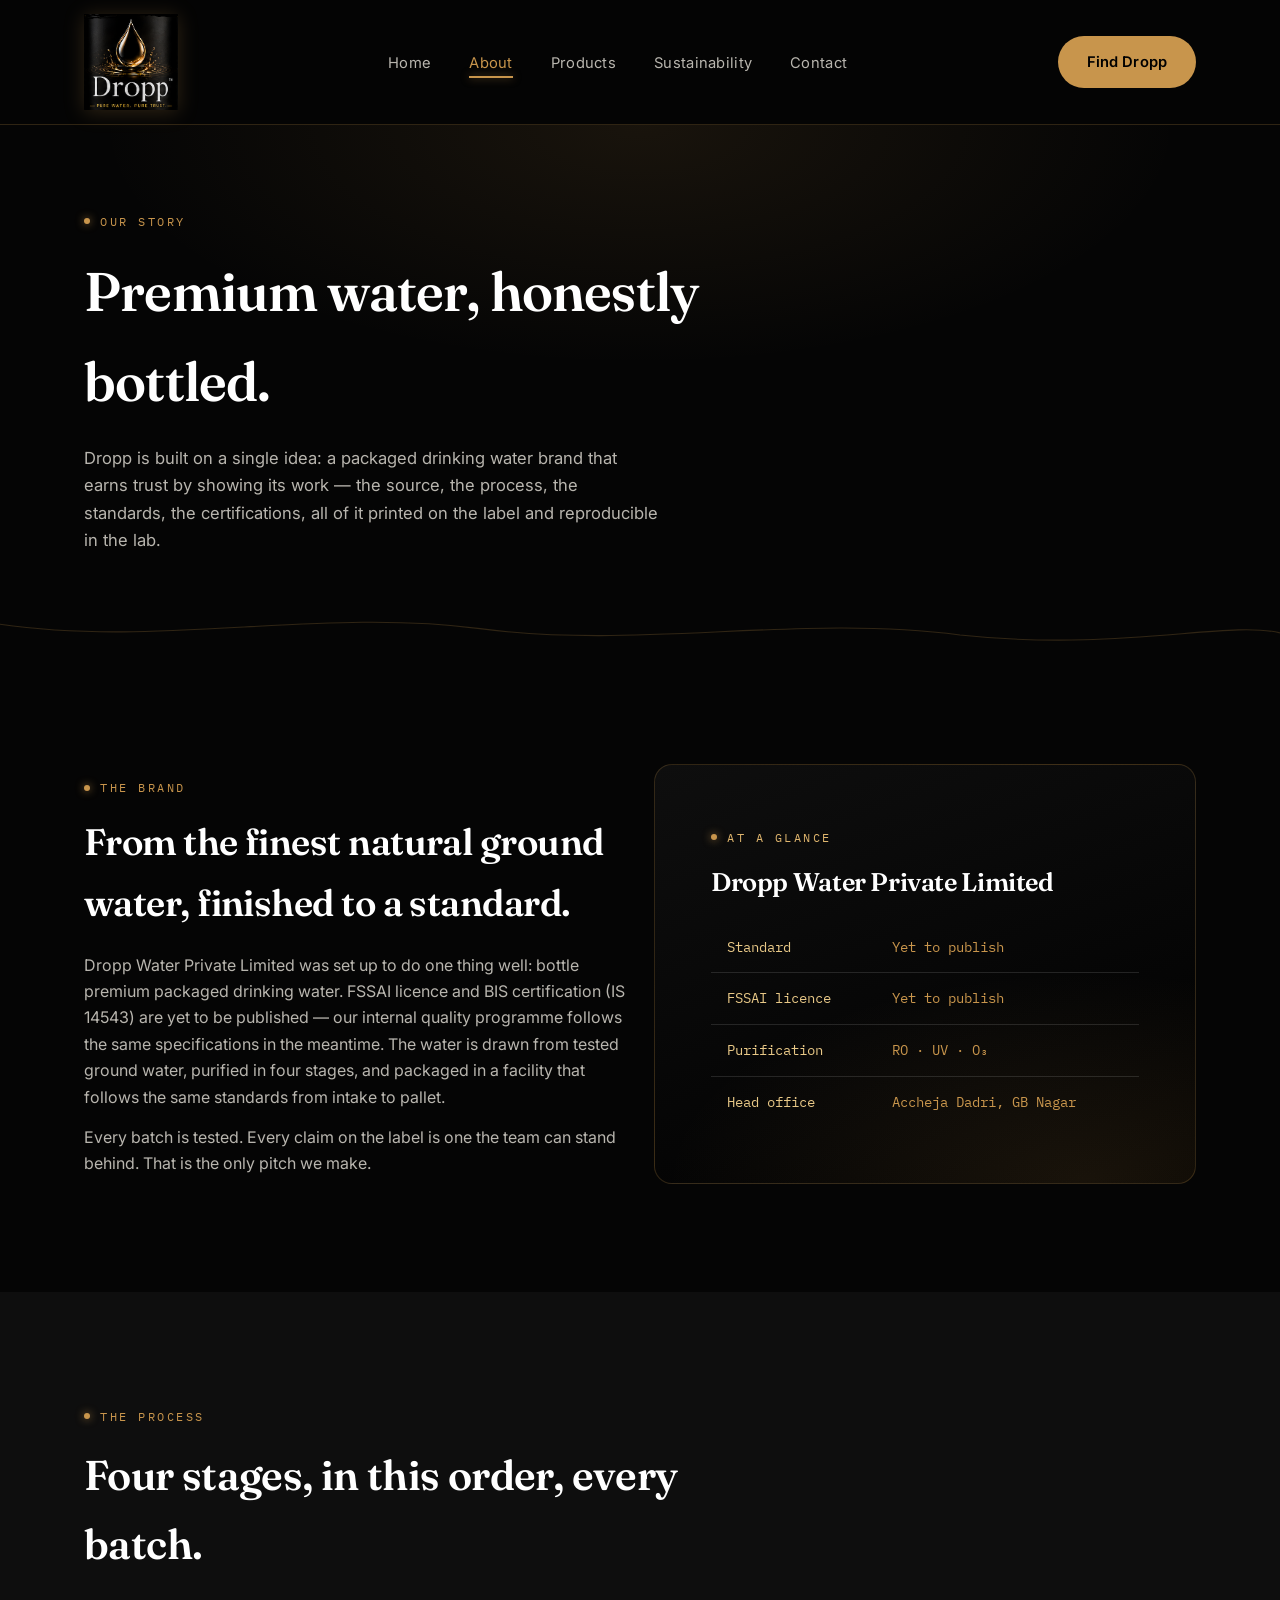
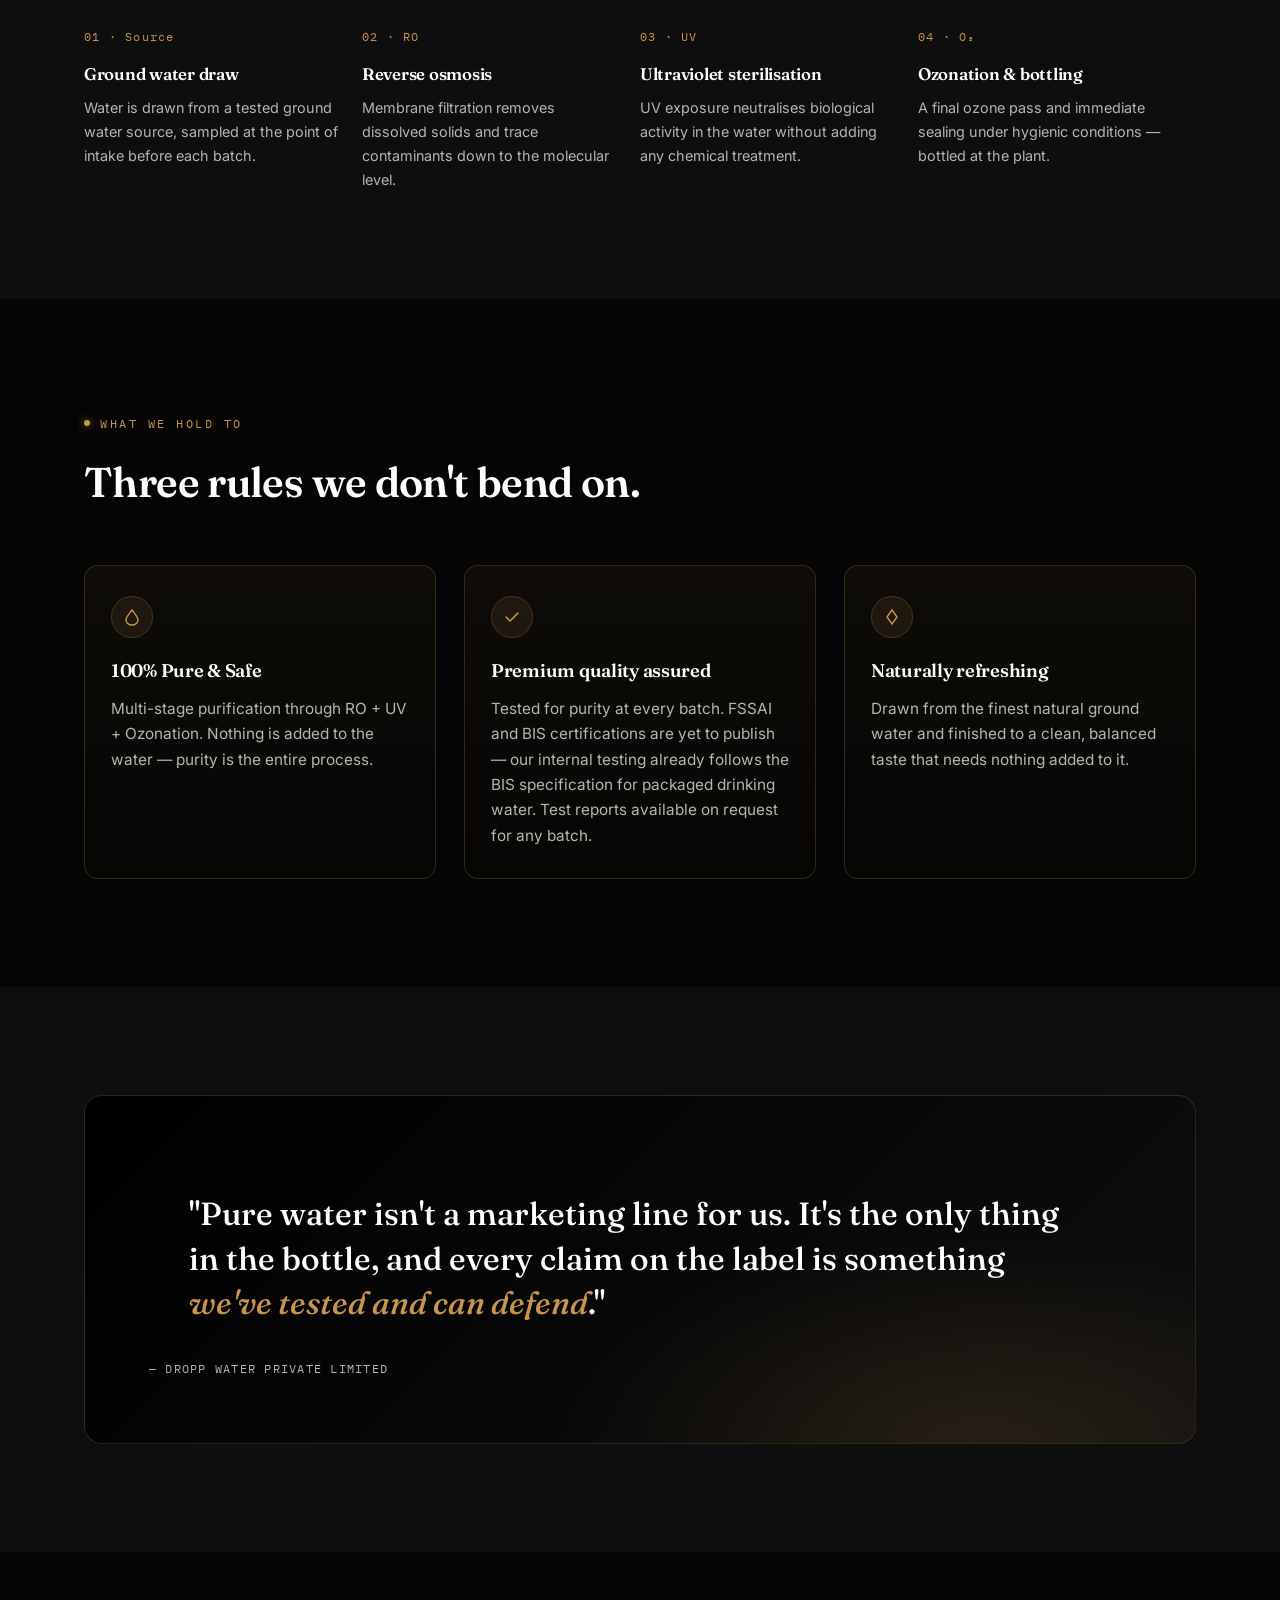
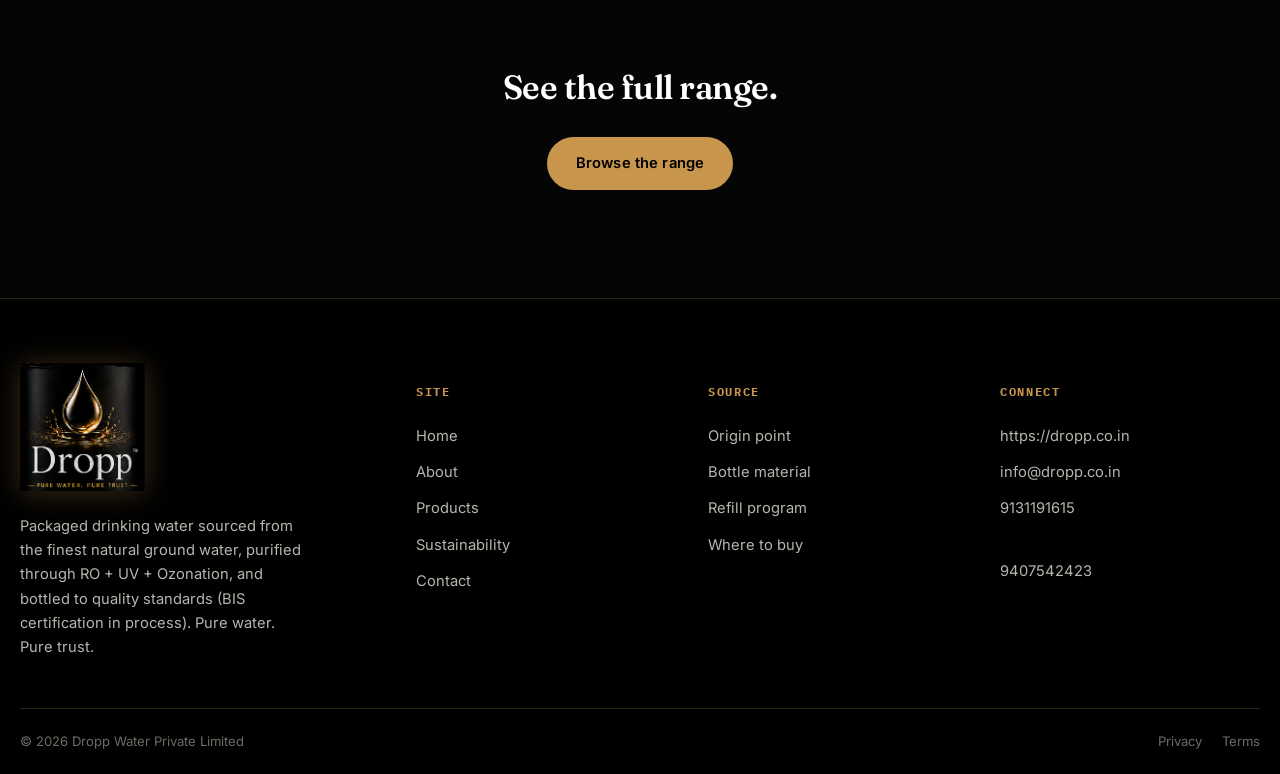
==== commit 43a7ddd3: "Add files via upload" ====
--- a/about.html
+++ b/about.html
@@ -4,7 +4,7 @@
 <meta charset="UTF-8">
 <meta name="viewport" content="width=device-width, initial-scale=1.0">
 <title>About — Dropp</title>
-<meta name="description" content="Dropp Water Private Limited — premium packaged drinking water, BIS tested (IS 14543), FSSAI certified, and purified through RO + UV + Ozonation.">
+<meta name="description" content="Dropp Water Private Limited — premium packaged drinking water, purified through RO + UV + Ozonation. FSSAI and BIS certifications yet to publish.">
 <link rel="preconnect" href="https://fonts.googleapis.com">
 <link href="https://fonts.googleapis.com/css2?family=Fraunces:ital,opsz,wght@0,9..144,380;0,9..144,500;0,9..144,600;1,9..144,400&family=Inter:wght@400;500;600&family=IBM+Plex+Mono:wght@400;500&display=swap" rel="stylesheet">
 <link rel="stylesheet" href="styles.css">
@@ -52,7 +52,7 @@
       <div>
         <span class="eyebrow">The brand</span>
         <h2 style="font-size:clamp(1.8rem,3vw,2.3rem); margin-top:14px;">From the finest natural ground water, finished to a standard.</h2>
-        <p style="color:var(--ink-soft); margin-top:18px;">Dropp Water Private Limited was set up to do one thing well: bottle premium packaged drinking water that meets the BIS standard (IS 14543) and carries an FSSAI licence you can verify. The water is drawn from tested ground water, purified in four stages, and packaged in a facility that follows the same standards from intake to pallet.</p>
+        <p style="color:var(--ink-soft); margin-top:18px;">Dropp Water Private Limited was set up to do one thing well: bottle premium packaged drinking water. FSSAI licence and BIS certification (IS 14543) are yet to be published — our internal quality programme follows the same specifications in the meantime. The water is drawn from tested ground water, purified in four stages, and packaged in a facility that follows the same standards from intake to pallet.</p>
         <p style="color:var(--ink-soft); margin-top:14px;">Every batch is tested. Every claim on the label is one the team can stand behind. That is the only pitch we make.</p>
       </div>
       <div class="elevation">
@@ -60,10 +60,10 @@
         <h3 style="margin-top:14px;">Dropp Water Private Limited</h3>
         <table class="spec-table" style="margin-top:18px; color:var(--mist);">
           <tbody>
-            <tr><td style="color:var(--mist); border-color:rgba(255,255,255,0.12);">Standard</td><td class="num" style="border-color:rgba(255,255,255,0.12);">BIS IS 14543</td></tr>
-            <tr><td style="color:var(--mist); border-color:rgba(255,255,255,0.12);">FSSAI licence</td><td class="num" style="border-color:rgba(255,255,255,0.12);">12723999000123</td></tr>
+            <tr><td style="color:var(--mist); border-color:rgba(255,255,255,0.12);">Standard</td><td class="num" style="border-color:rgba(255,255,255,0.12);">Yet to publish</td></tr>
+            <tr><td style="color:var(--mist); border-color:rgba(255,255,255,0.12);">FSSAI licence</td><td class="num" style="border-color:rgba(255,255,255,0.12);">Yet to publish</td></tr>
             <tr><td style="color:var(--mist); border-color:rgba(255,255,255,0.12);">Purification</td><td class="num" style="border-color:rgba(255,255,255,0.12);">RO · UV · O₃</td></tr>
-            <tr><td style="color:var(--mist);">Head office</td><td class="num">Sector 10, Noida</td></tr>
+            <tr><td style="color:var(--mist);">Head office</td><td class="num">Accheja Dadri, GB Nagar</td></tr>
           </tbody>
         </table>
       </div>
@@ -118,7 +118,7 @@
         <article class="pillar">
           <div class="mark"><svg width="18" height="18" viewBox="0 0 18 18" fill="none"><path d="M3 9 L7 13 L15 5" stroke="#C8954C" stroke-width="1.6" fill="none" stroke-linecap="round" stroke-linejoin="round"/></svg></div>
           <h3>Premium quality assured</h3>
-          <p>Tested as per BIS standards (IS 14543) and certified by FSSAI. Test reports available on request for any batch.</p>
+          <p>Tested for purity at every batch. FSSAI and BIS certifications are yet to publish — our internal testing already follows the BIS specification for packaged drinking water. Test reports available on request for any batch.</p>
         </article>
         <article class="pillar">
           <div class="mark"><svg width="18" height="18" viewBox="0 0 18 18" fill="none"><path d="M9 2 L14 9 L9 16 L4 9 Z" stroke="#C8954C" stroke-width="1.4"/></svg></div>
@@ -153,7 +153,7 @@
     <div class="foot-grid">
       <div class="foot-brand">
     <a href="index.html" class="logo"><img src="image/logo.png" alt="Dropp — Pure Water. Pure Trust."></a>
-        <p>Packaged drinking water sourced from the finest natural ground water, purified through RO + UV + Ozonation, and bottled to BIS standards. Pure water. Pure trust.</p>
+        <p>Packaged drinking water sourced from the finest natural ground water, purified through RO + UV + Ozonation, and bottled to quality standards (BIS certification in process). Pure water. Pure trust.</p>
       </div>
       <div class="foot-col">
         <h5>Site</h5>
@@ -172,9 +172,9 @@
       </div>
       <div class="foot-col">
         <h5>Connect</h5>
-        <a href="http://dropp.co.in" target="_blank" rel="noopener">http://dropp.co.in</a>
+        <a href="https://dropp.co.in" target="_blank" rel="noopener">https://dropp.co.in</a>
         <a href="mailto:info@dropp.co.in">info@dropp.co.in</a>
-        <a href="contact.html">9407642423</a>
+        <a href="tel:9131191615">9131191615</a><br><a href="tel:9407542423">9407542423</a>
       </div>
     </div>
   </div>
--- a/styles.css
+++ b/styles.css
@@ -47,6 +47,7 @@
   line-height:1.65;
   -webkit-font-smoothing:antialiased;
 }
+html{ overflow-x:clip; }
 img{ max-width:100%; display:block; }
 a{ color:inherit; }
 ul{ margin:0; padding:0; list-style:none; }
@@ -104,6 +105,7 @@
   align-items:center;
   justify-content:space-between;
   height:124px;
+  gap:16px;
 }
 .logo{
   font-family:var(--f-display);
@@ -366,6 +368,10 @@
   width:auto;
   filter:drop-shadow(0 30px 60px rgba(0,0,0,0.6));
 }
+.hero-slider .slide-art img.slide-logo{
+  max-height:380px;
+  filter:drop-shadow(0 16px 40px rgba(200,149,76,0.25));
+}
 .hero-slider .slide-art .gold-emblem{
   position:absolute;
   bottom:0; right:0;
@@ -580,8 +586,9 @@
 }
 .product-card .price{
   font-family:var(--f-mono);
-  font-size:1.1rem;
-  color:var(--primary);
+  font-size:0.95rem;
+  color:var(--primary);
+  white-space:nowrap;
 }
 
 /* ---------- spec table ---------- */
@@ -784,42 +791,170 @@
 }
 
 /* ---------- responsive ---------- */
-@media (max-width: 980px){
-  .hero-slider .slide-inner{ grid-template-columns:1fr; }
-  .hero-slider .slide-art{ order:-1; min-height:auto; }
-  .hero-slider .slide-art img{ max-height:380px; }
+
+/* Tablet & small desktop */
+@media (max-width: 1024px){
+  nav.main-nav ul{ gap:clamp(14px,2vw,24px); }
+  nav.main-nav a{ font-size:0.88rem; }
+  .hero-slider h1{ font-size:clamp(2.2rem,4.6vw,3.6rem); }
+  .size-rail{ grid-template-columns:repeat(3,1fr); }
+  .grid-3{ grid-template-columns:repeat(3,1fr); gap:20px; }
+  .foot-grid{ grid-template-columns:1.4fr 1fr 1fr; gap:24px; }
+}
+
+/* Tablet */
+@media (max-width: 860px){
+  .site-header .wrap{ height:104px; }
+  .logo img{ height:80px; max-width:200px; }
+  .foot-brand .logo img{ height:110px; max-width:280px; }
+
+  .hero-slider{ min-height:560px; }
+  .hero-slider .slide-inner{
+    grid-template-columns:1fr;
+    gap:32px;
+    padding-top:48px;
+    padding-bottom:96px;
+  }
+  .hero-slider .slide-art{ order:-1; min-height:auto; justify-content:flex-start; }
+  .hero-slider .slide-art img{ max-height:340px; }
+  .hero-slider .slide-art .gold-emblem{ position:static; margin-top:14px; align-self:flex-start; }
+  .hero-slider h1{ font-size:clamp(2rem,7vw,3rem); }
+  .hero-slider .lede{ font-size:1rem; }
+
   .grid-3{ grid-template-columns:1fr 1fr; }
-  .stat-strip .wrap{ grid-template-columns:1fr 1fr; row-gap:24px; }
+  .grid-2{ grid-template-columns:1fr; }
+  .stat-strip .wrap{ grid-template-columns:1fr 1fr; row-gap:28px; }
+  .stat{ padding-left:14px; }
+  .stat .num{ font-size:1.35rem; }
+  .stat .lbl{ font-size:0.78rem; }
+
   .foot-grid{ grid-template-columns:1fr 1fr; }
+  .foot-grid .foot-col:last-child{ grid-column:auto; border-top:none; padding-top:0; flex-direction:column; gap:0; }
+  .foot-grid .foot-col:last-child h5{ width:auto; }
+  .foot-grid .foot-col:last-child a{ display:block; }
+
   .process{ grid-template-columns:1fr 1fr; row-gap:32px; }
-  .size-rail{ grid-template-columns:repeat(3,1fr); }
-}
-@media (max-width: 720px){
+
+  .pillar{ padding:24px 22px; }
+  .product-card .body{ padding:18px 18px 22px; }
+
+  .section{ padding:clamp(48px,8vw,80px) 0; }
+  .section-head{ margin-bottom:36px; }
+
+  .locations-list .loc-item{ flex-direction:column; gap:8px; }
+  .loc-item .dist{ font-size:0.78rem; }
+}
+
+/* Phone */
+@media (max-width: 640px){
+  :root{ --pad: clamp(16px, 4vw, 24px); }
+
+  .site-header .wrap{ height:88px; }
+  .logo img{ height:64px; max-width:160px; }
+  .foot-brand .logo img{ height:96px; max-width:240px; }
+
+  .menu-toggle{ display:flex; width:44px; height:44px; }
+
   nav.main-nav{
-    position:fixed; inset:78px 0 0 0;
+    position:fixed; inset:88px 0 0 0;
     background:var(--bg);
     transform:translateY(-110%);
     transition:transform .3s ease;
-    padding:24px var(--pad);
+    padding:20px var(--pad);
     border-top:1px solid var(--line);
+    overflow-y:auto;
   }
   nav.main-nav.open{ transform:translateY(0); }
-  nav.main-nav ul{ flex-direction:column; gap:4px; }
+  nav.main-nav ul{ flex-direction:column; gap:0; }
   nav.main-nav a{
     display:block;
-    padding:14px 0;
-    font-size:1.1rem;
+    padding:16px 0;
+    font-size:1.05rem;
     border-bottom:1px solid var(--line-soft);
   }
-  .menu-toggle{ display:flex; }
-  .header-actions .btn{ display:none; }
-  .grid-3{ grid-template-columns:1fr; }
-  .grid-2{ grid-template-columns:1fr; }
+
+  .hero-slider{ min-height:520px; padding-bottom:80px; }
+  .hero-slider .slide-inner{
+    position:relative;
+    z-index:2;
+    padding-top:32px;
+    padding-bottom:32px;
+  }
+  .hero-slider .slide{ min-height:480px; }
+  .hero-slider .slide-bg{ opacity:0.35; }
+  .hero-slider .slide-art img{ max-height:240px; }
+  .hero-slider h1{ font-size:clamp(1.75rem,8vw,2.4rem); line-height:1.08; }
+  .hero-slider .lede{ font-size:0.96rem; margin-top:16px; }
+  .hero-slider .hero-actions{ margin-top:24px; gap:10px; }
+  .hero-slider .hero-actions .btn{ width:100%; justify-content:center; padding:14px 20px; }
+  .slider-arrow{ width:40px; height:40px; font-size:1rem; }
+  .slider-arrow.prev{ left:6px; }
+  .slider-arrow.next{ right:6px; }
+  .slider-dots{ bottom:18px; gap:8px; }
+  .slider-dots button{ width:24px; }
+  .slider-dots button.active{ width:36px; }
+
+  .grid-3{ grid-template-columns:1fr; gap:18px; }
+  .grid-2{ grid-template-columns:1fr; gap:24px; }
+  .stat-strip .wrap{ grid-template-columns:1fr; gap:0; padding-top:24px; padding-bottom:24px; }
+  .stat{ border-left:none; padding:16px 0; border-bottom:1px solid var(--line-soft); padding-left:0; }
+  .stat:last-child{ border-bottom:none; }
+  .stat .num{ font-size:1.4rem; }
+  .stat .lbl{ font-size:0.8rem; }
+
+  .foot-grid{ grid-template-columns:1fr; gap:32px; }
+  .foot-bottom{ flex-direction:column; gap:12px; align-items:flex-start; font-size:0.78rem; }
+  .foot-bottom .legal-links{ gap:14px; }
+
+  .section{ padding:48px 0; }
+  .section-head{ margin-bottom:28px; }
+  .section-head h2{ font-size:clamp(1.5rem,6vw,2rem); }
+  .section-head p{ font-size:0.96rem; }
+
+  .pillar{ padding:22px 20px; }
+  .pillar h3{ font-size:1.05rem; }
+  .product-card .body{ padding:18px 18px 22px; }
+  .product-card h3{ font-size:1.1rem; }
+  .product-card .desc{ font-size:0.88rem; }
+  .product-card .price-row{ padding-top:14px; }
+
+  .process{ grid-template-columns:1fr; row-gap:24px; }
+  .process-step{ padding-right:0; padding-bottom:24px; border-bottom:1px solid var(--line-soft); }
+  .process-step:last-child{ border-bottom:none; padding-bottom:0; }
+
+  .spec-table{ font-size:0.78rem; display:block; overflow-x:auto; white-space:nowrap; -webkit-overflow-scrolling:touch; }
+  .spec-table thead, .spec-table tbody, .spec-table tr{ display:table; width:100%; }
+  .spec-table th, .spec-table td{ padding:10px 12px; }
+
+  .size-rail{ grid-template-columns:repeat(3,1fr); gap:10px; margin-top:24px; }
+  .size-pill{ padding:10px 8px; font-size:0.78rem; }
+
+  .btn{ padding:12px 22px; font-size:0.88rem; }
+
+  .quote-block{ padding:32px 24px; border-radius:14px; }
+  .quote-block blockquote{ font-size:clamp(1.2rem,5vw,1.55rem); }
+  .quote-block cite{ margin-top:18px; font-size:0.72rem; }
+
+  .elevation{ padding:28px 22px; border-radius:14px; }
+  .elevation h3{ font-size:1.35rem; }
+
   .form-row{ grid-template-columns:1fr; }
-  .foot-grid{ grid-template-columns:1fr; gap:36px; }
-  .foot-bottom{ flex-direction:column; gap:12px; align-items:flex-start; }
-  .process{ grid-template-columns:1fr; }
-  .slider-arrow.prev{ left:8px; }
-  .slider-arrow.next{ right:8px; }
+  .field input, .field select, .field textarea{ font-size:1rem; padding:12px 14px; }
+
+  .accordion-item summary{ padding:18px 0; font-size:1rem; }
+  .accordion-item .panel{ font-size:0.92rem; }
+
+  .locations-list .loc-item{ padding:16px 0; }
+  .loc-item h4{ font-size:0.96rem; }
+
+  .size-pill{ font-size:0.82rem; padding:10px 12px; }
+}
+
+/* Tiny phones */
+@media (max-width: 380px){
+  .hero-slider h1{ font-size:1.65rem; }
+  .hero-slider .lede{ font-size:0.9rem; }
   .size-rail{ grid-template-columns:repeat(2,1fr); }
+  .logo img{ height:54px; max-width:140px; }
+  .foot-brand .logo img{ height:84px; max-width:200px; }
 }
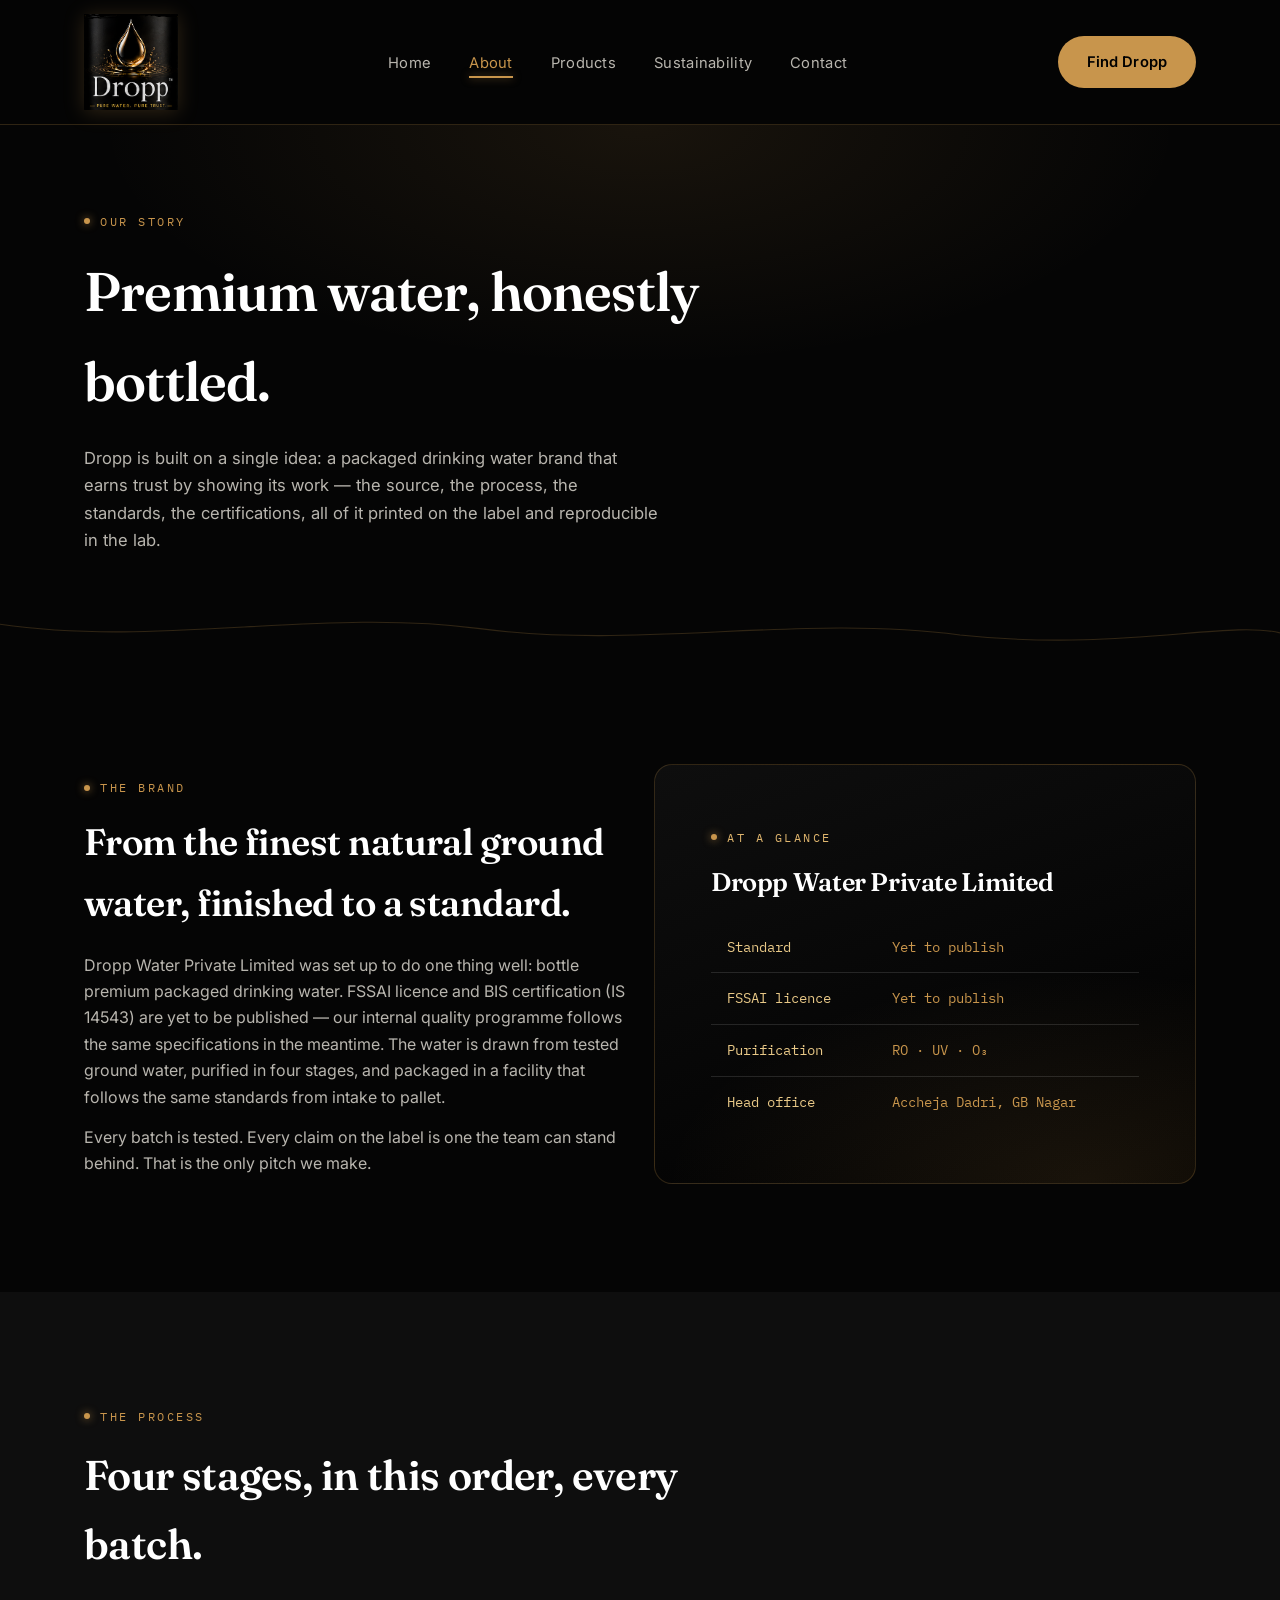
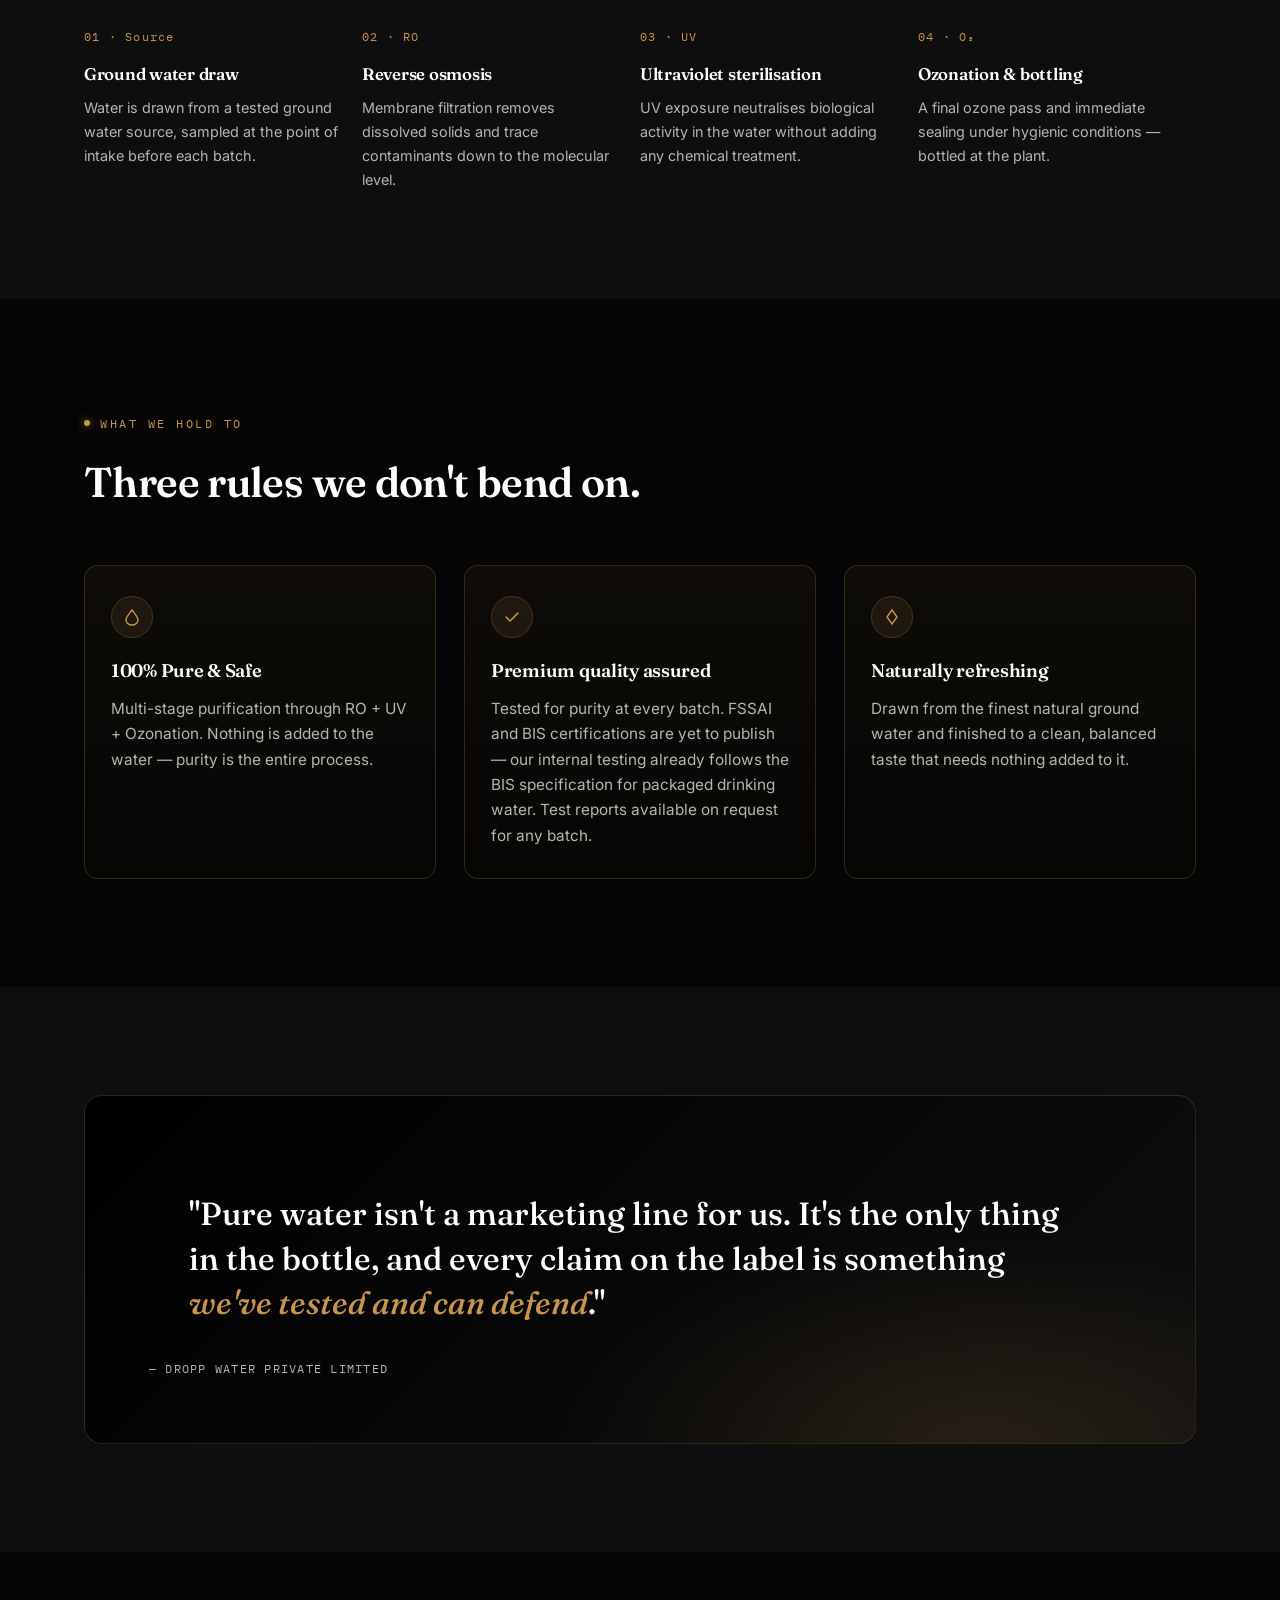
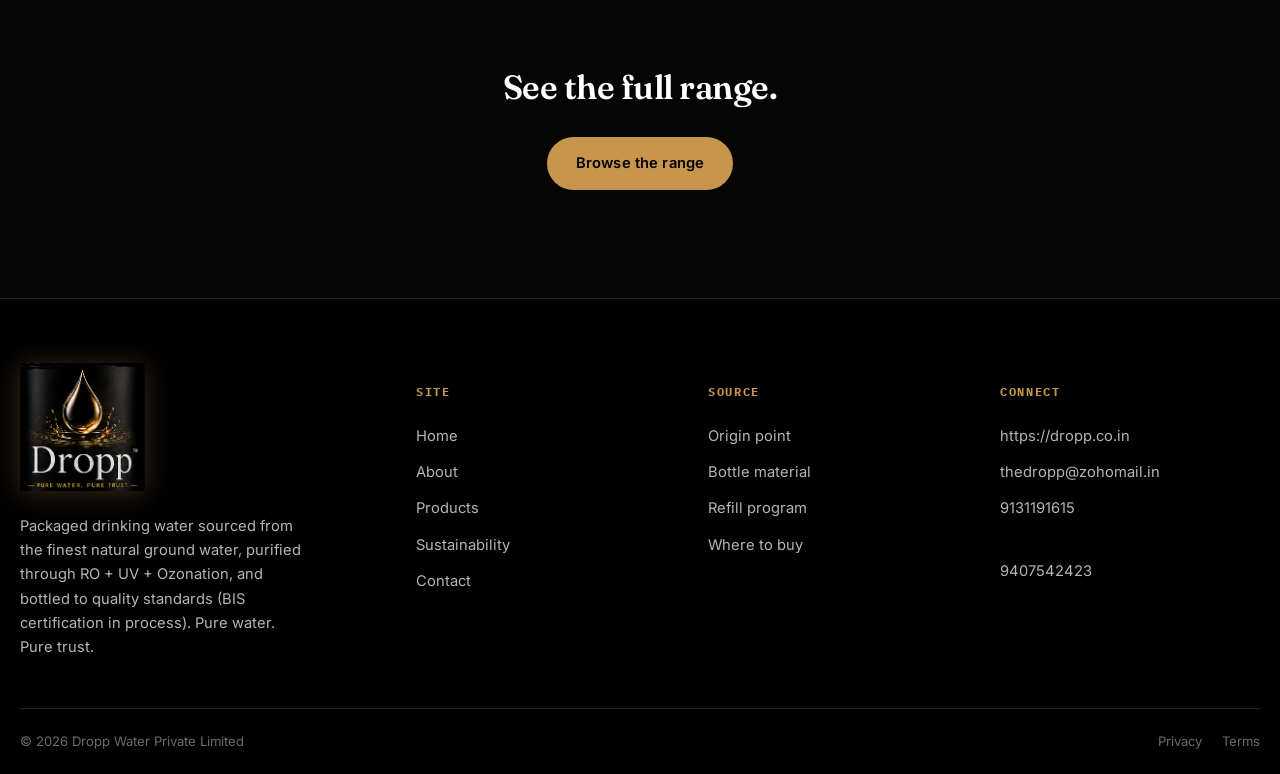
==== commit 1d1127df: "Add files via upload" ====
--- a/about.html
+++ b/about.html
@@ -173,7 +173,7 @@
       <div class="foot-col">
         <h5>Connect</h5>
         <a href="https://dropp.co.in" target="_blank" rel="noopener">https://dropp.co.in</a>
-        <a href="mailto:info@dropp.co.in">info@dropp.co.in</a>
+        <a href="mailto:thedropp@zohomail.in">thedropp@zohomail.in</a>
         <a href="tel:9131191615">9131191615</a><br><a href="tel:9407542423">9407542423</a>
       </div>
     </div>
--- a/styles.css
+++ b/styles.css
@@ -177,20 +177,26 @@
   border:1px solid var(--line);
   border-radius:50%;
   width:42px; height:42px;
+  min-width:42px; min-height:42px;
   align-items:center;
   justify-content:center;
   cursor:pointer;
+  padding:0;
+  position:relative;
+  z-index:60;
+  flex-shrink:0;
 }
 .menu-toggle span, .menu-toggle span::before, .menu-toggle span::after{
   content:"";
   display:block;
-  width:16px; height:1.5px;
+  width:18px; height:2px;
   background:var(--ink);
   position:relative;
   transition:transform .25s ease, opacity .25s ease;
-}
-.menu-toggle span::before{ position:absolute; top:-5px; }
-.menu-toggle span::after{ position:absolute; top:5px; }
+  border-radius:2px;
+}
+.menu-toggle span::before{ position:absolute; top:-6px; left:0; }
+.menu-toggle span::after{ position:absolute; top:6px; left:0; }
 
 /* ---------- buttons ---------- */
 .btn{
@@ -311,6 +317,20 @@
     linear-gradient(90deg, rgba(0,0,0,0.85) 0%, rgba(0,0,0,0.55) 40%, rgba(0,0,0,0.2) 70%, rgba(0,0,0,0.45) 100%),
     linear-gradient(180deg, rgba(0,0,0,0.4) 0%, transparent 30%, transparent 70%, rgba(0,0,0,0.6) 100%);
 }
+
+/* Video slide */
+.hero-slider .slide-video-bg{
+  background:#000;
+}
+.hero-slider .slide-video-el{
+  position:absolute;
+  inset:0;
+  width:100%;
+  height:100%;
+  object-fit:cover;
+  object-position:center;
+  display:block;
+}
 .hero-slider .slide-bg.gradient{
   background:
     radial-gradient(900px 500px at 70% 50%, rgba(200,149,76,0.18), transparent 60%),
@@ -370,6 +390,7 @@
 }
 .hero-slider .slide-art img.slide-logo{
   max-height:380px;
+  width:auto;
   filter:drop-shadow(0 16px 40px rgba(200,149,76,0.25));
 }
 .hero-slider .slide-art .gold-emblem{
@@ -808,6 +829,36 @@
   .logo img{ height:80px; max-width:200px; }
   .foot-brand .logo img{ height:110px; max-width:280px; }
 
+  .menu-toggle{ display:flex !important; width:44px; height:44px; min-width:44px; min-height:44px; }
+
+  nav.main-nav{
+    position:fixed;
+    top:104px; left:0; right:0;
+    max-height:calc(100vh - 104px);
+    background:var(--bg);
+    transform:translateY(-110%);
+    transition:transform .35s ease, visibility .35s;
+    padding:24px var(--pad);
+    border-top:1px solid var(--line);
+    overflow-y:auto;
+    z-index:55;
+    visibility:hidden;
+    pointer-events:none;
+  }
+  nav.main-nav.open{
+    transform:translateY(0);
+    visibility:visible;
+    pointer-events:auto;
+  }
+  nav.main-nav ul{ flex-direction:column; gap:0; }
+  nav.main-nav a{
+    display:block;
+    padding:14px 0;
+    font-size:1.05rem;
+    border-bottom:1px solid var(--line-soft);
+  }
+  .header-actions .btn{ display:none; }
+
   .hero-slider{ min-height:560px; }
   .hero-slider .slide-inner{
     grid-template-columns:1fr;
@@ -853,18 +904,27 @@
   .logo img{ height:64px; max-width:160px; }
   .foot-brand .logo img{ height:96px; max-width:240px; }
 
-  .menu-toggle{ display:flex; width:44px; height:44px; }
+  .menu-toggle{ display:flex !important; width:44px; height:44px; min-width:44px; min-height:44px; }
 
   nav.main-nav{
-    position:fixed; inset:88px 0 0 0;
+    position:fixed;
+    top:88px; left:0; right:0;
+    max-height:calc(100vh - 88px);
     background:var(--bg);
     transform:translateY(-110%);
-    transition:transform .3s ease;
+    transition:transform .35s ease, visibility .35s;
     padding:20px var(--pad);
     border-top:1px solid var(--line);
     overflow-y:auto;
+    z-index:55;
+    visibility:hidden;
+    pointer-events:none;
   }
-  nav.main-nav.open{ transform:translateY(0); }
+  nav.main-nav.open{
+    transform:translateY(0);
+    visibility:visible;
+    pointer-events:auto;
+  }
   nav.main-nav ul{ flex-direction:column; gap:0; }
   nav.main-nav a{
     display:block;
@@ -873,16 +933,18 @@
     border-bottom:1px solid var(--line-soft);
   }
 
-  .hero-slider{ min-height:520px; padding-bottom:80px; }
+  .hero-slider{ min-height:560px; padding-bottom:80px; }
   .hero-slider .slide-inner{
     position:relative;
     z-index:2;
     padding-top:32px;
     padding-bottom:32px;
   }
-  .hero-slider .slide{ min-height:480px; }
+  .hero-slider .slide{ min-height:520px; }
   .hero-slider .slide-bg{ opacity:0.35; }
-  .hero-slider .slide-art img{ max-height:240px; }
+  .hero-slider .slide-art img{ max-height:220px; }
+  .hero-slider .slide-art img.slide-logo{ max-height:160px; }
+  .hero-slider .slide-art svg{ max-width:280px; max-height:200px; }
   .hero-slider h1{ font-size:clamp(1.75rem,8vw,2.4rem); line-height:1.08; }
   .hero-slider .lede{ font-size:0.96rem; margin-top:16px; }
   .hero-slider .hero-actions{ margin-top:24px; gap:10px; }
